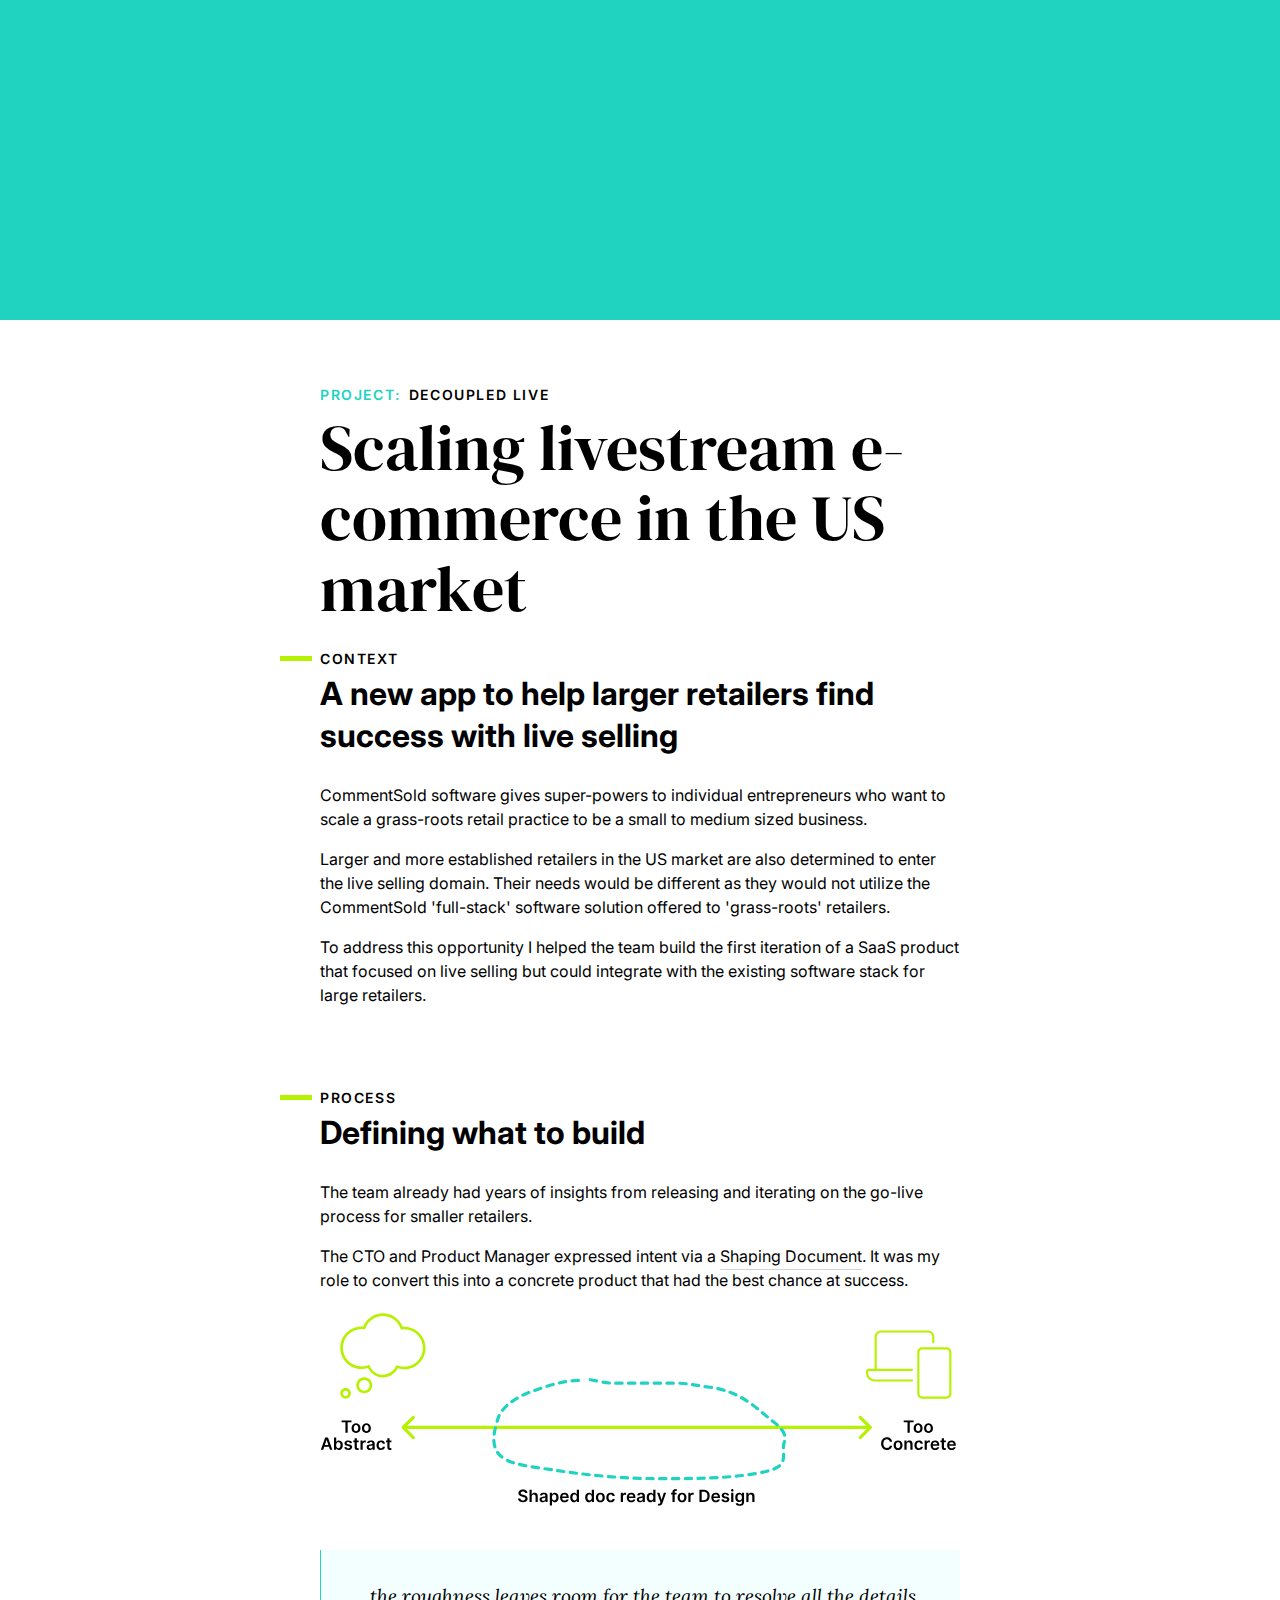
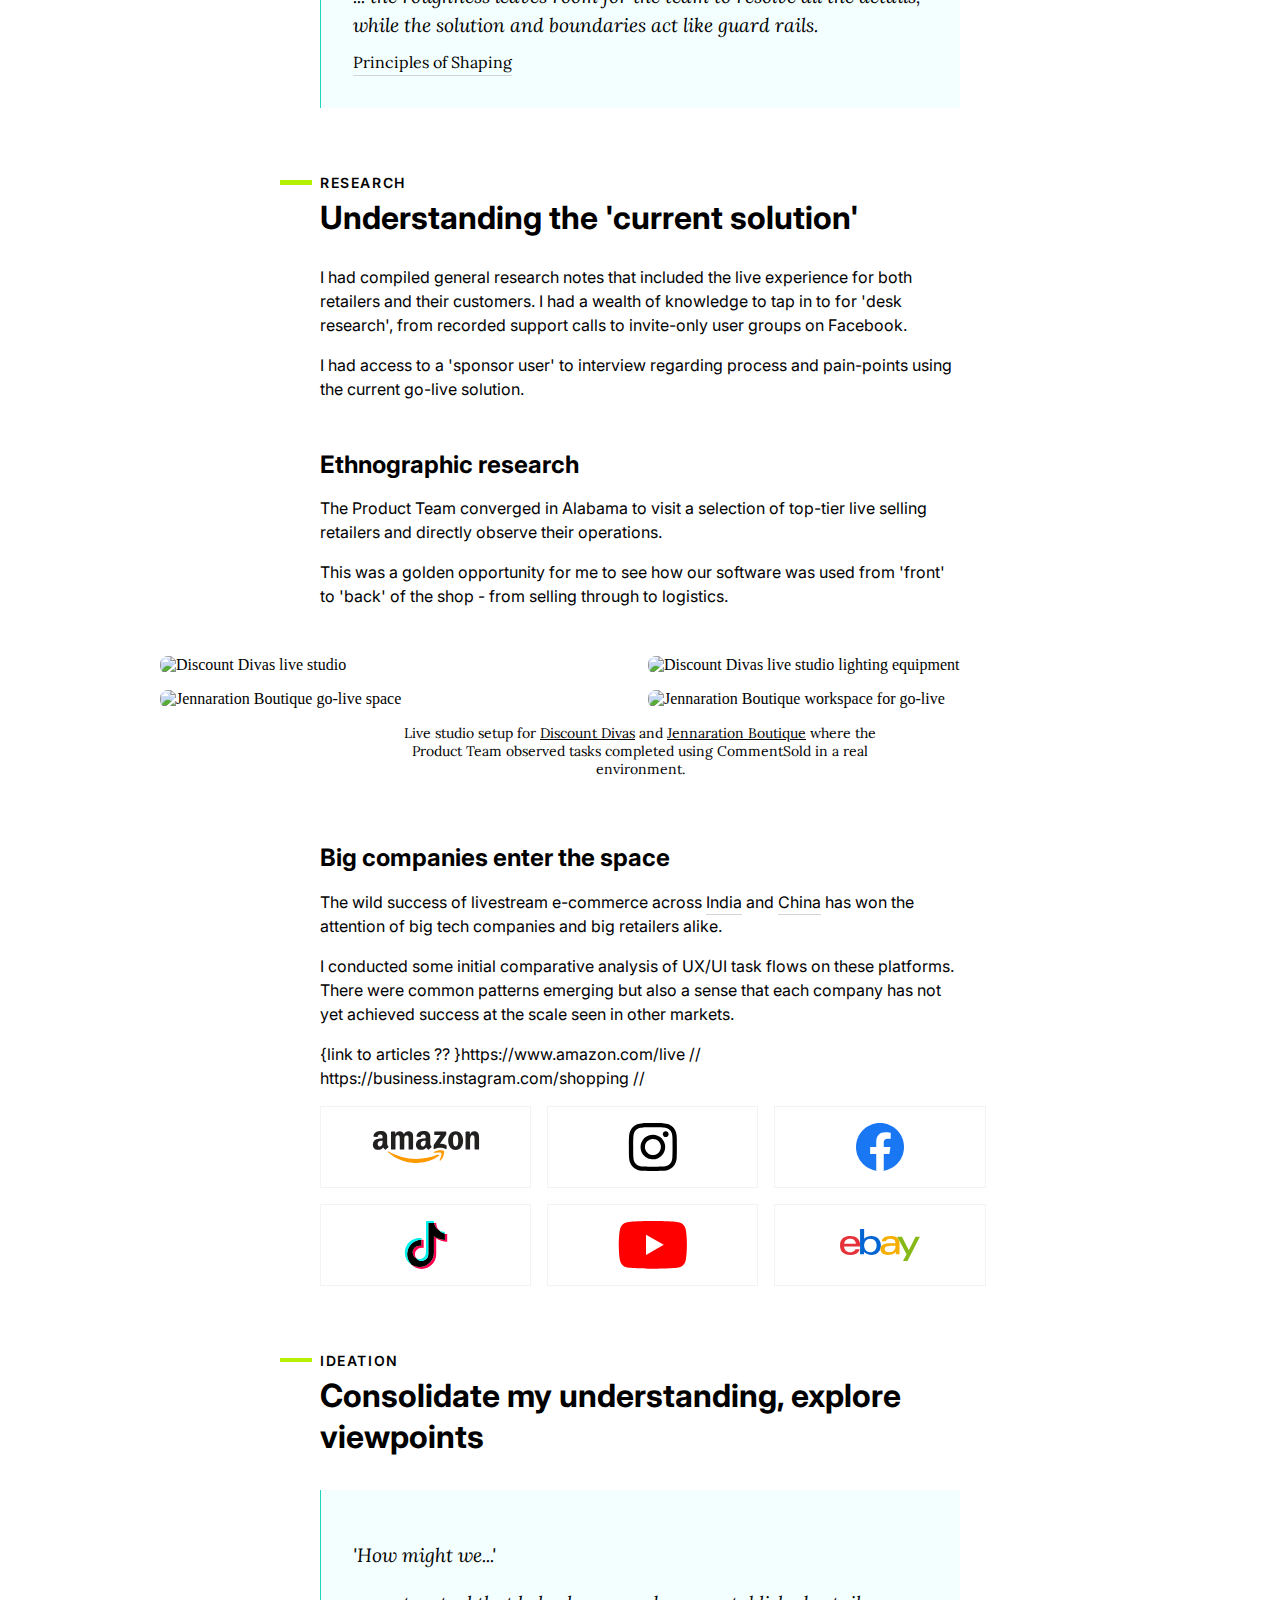
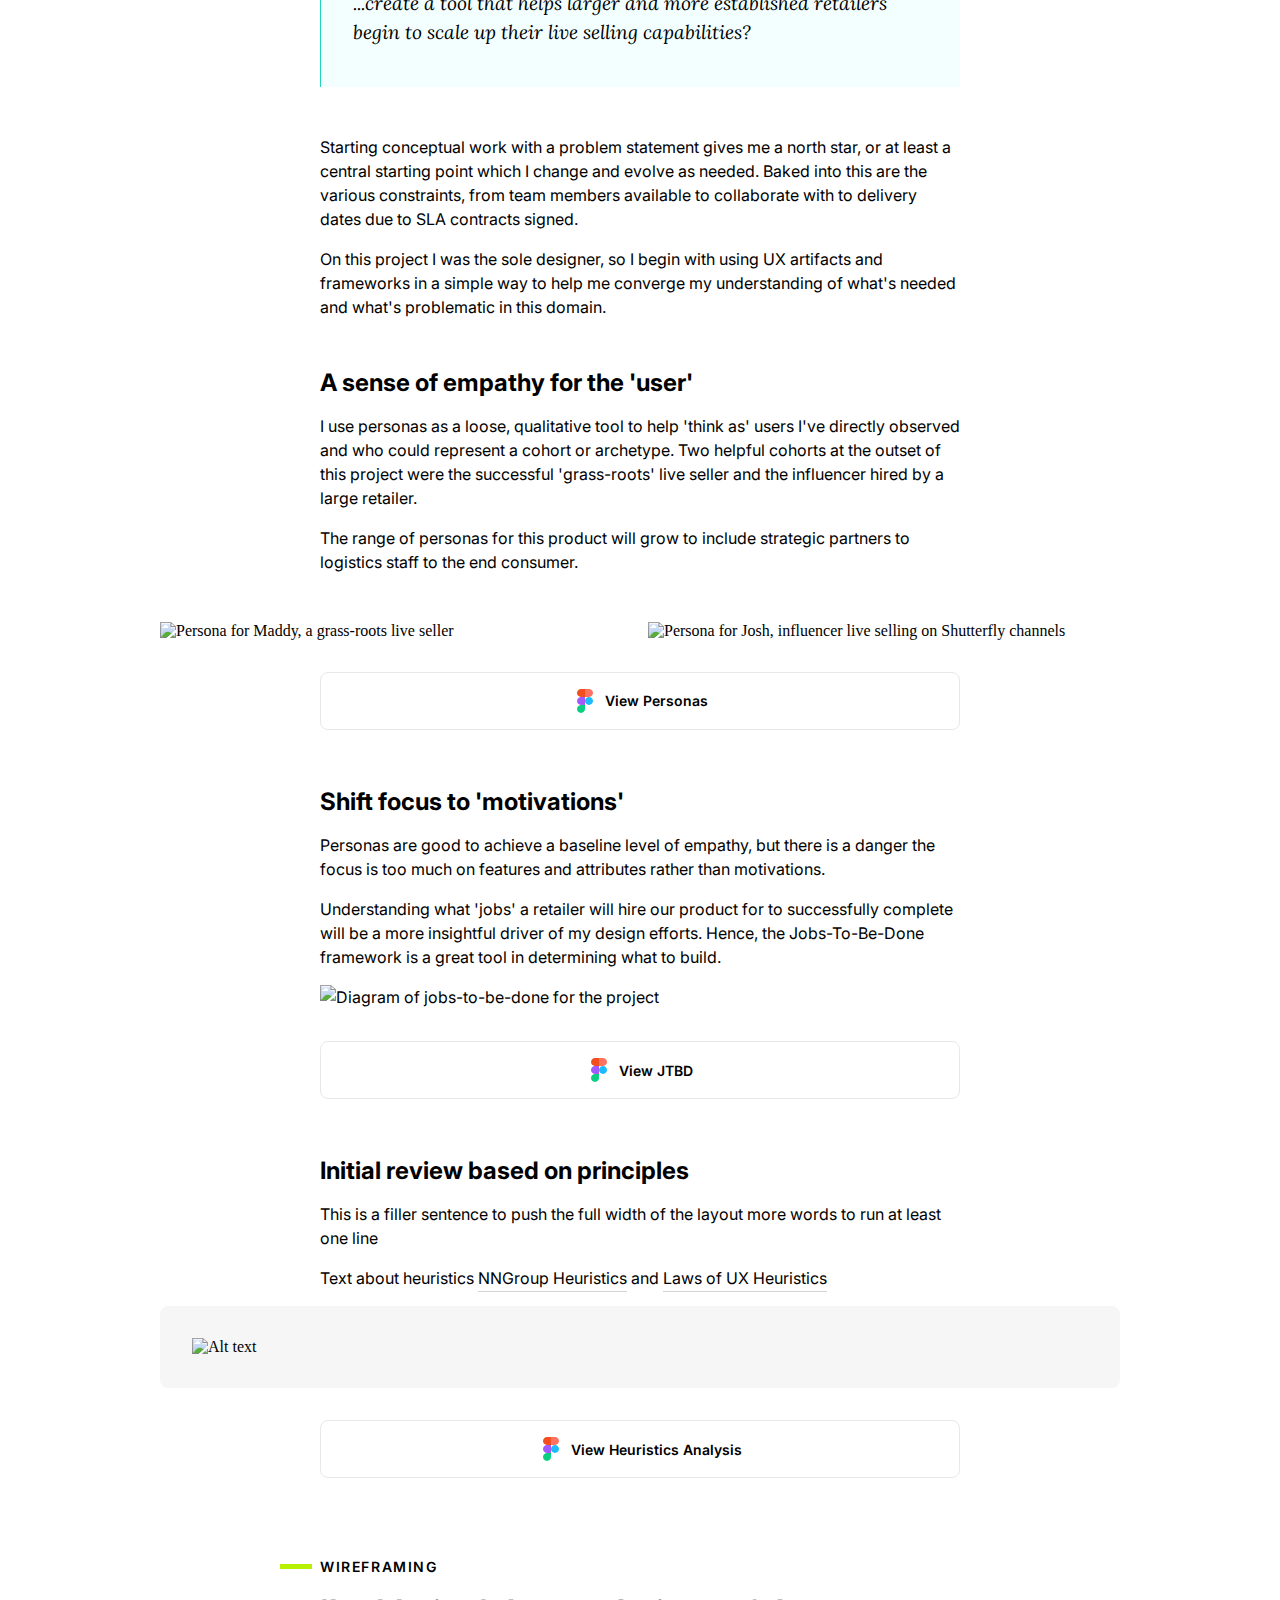
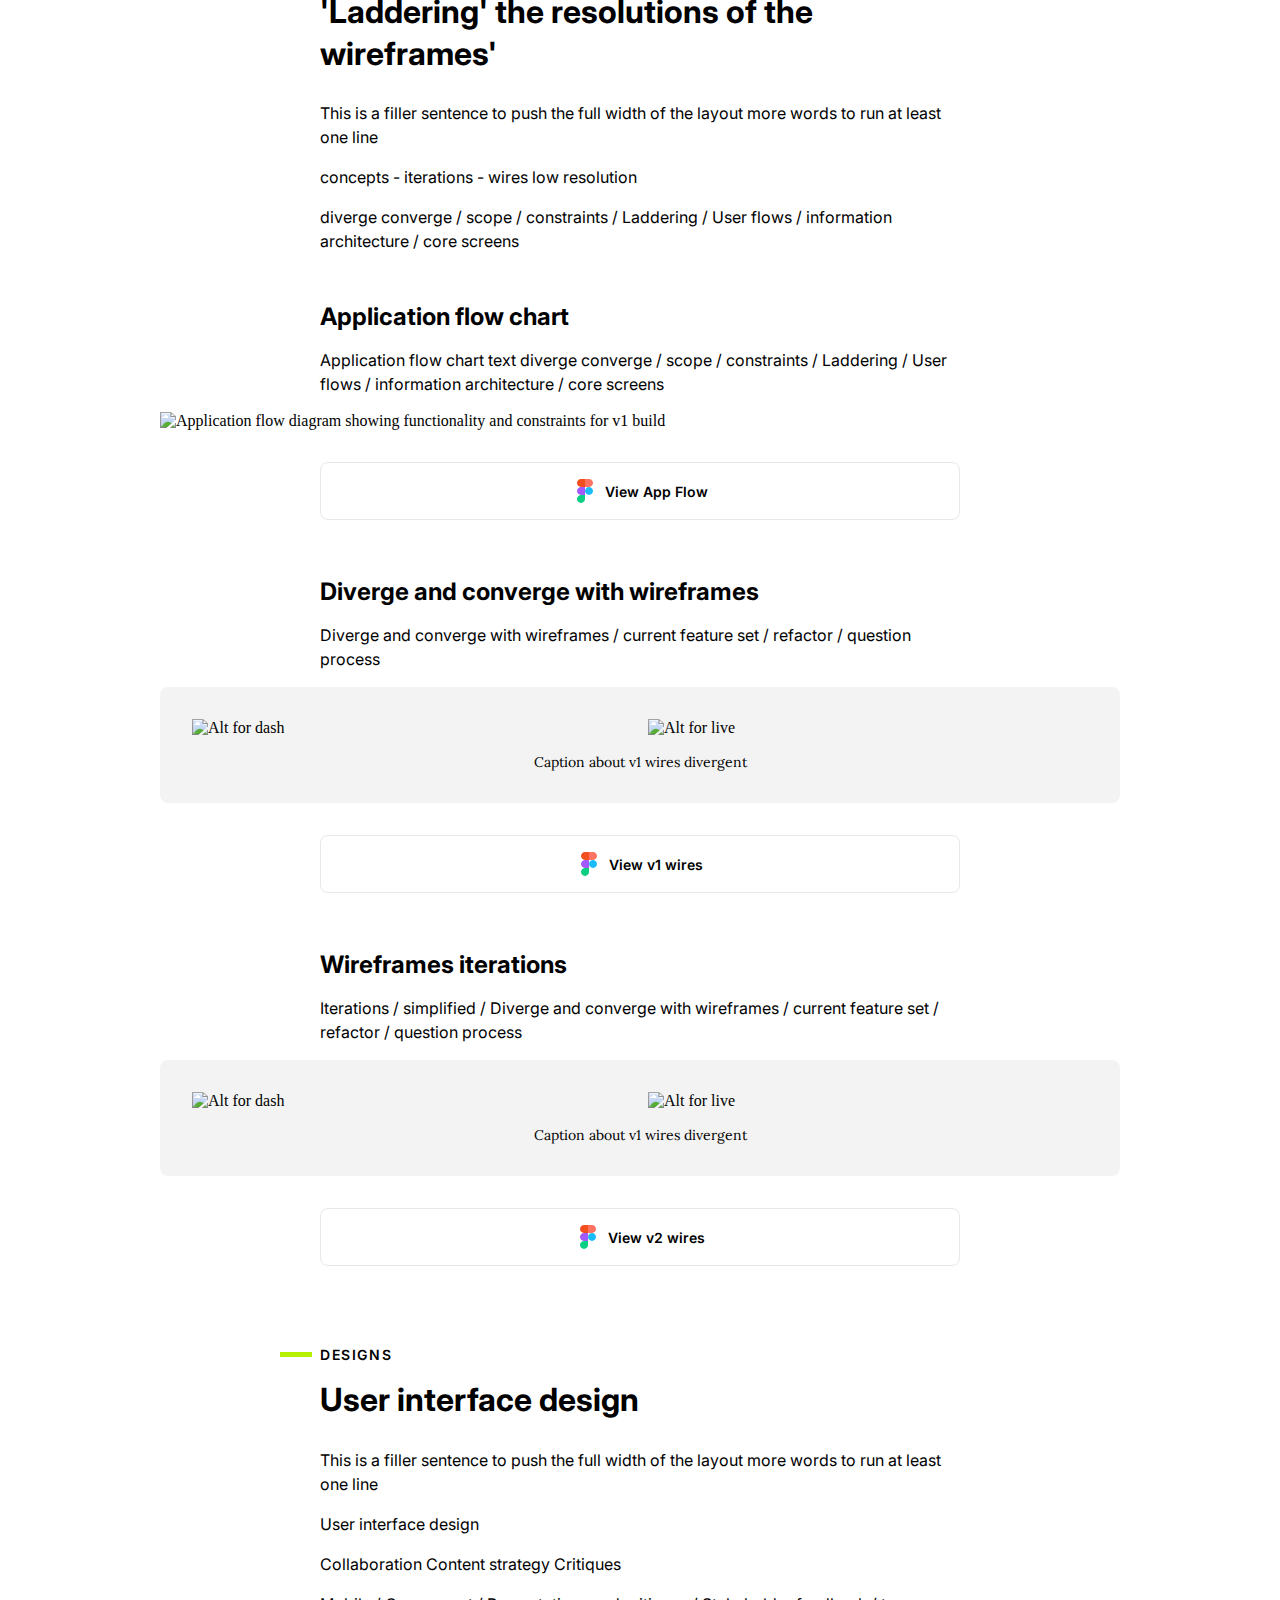
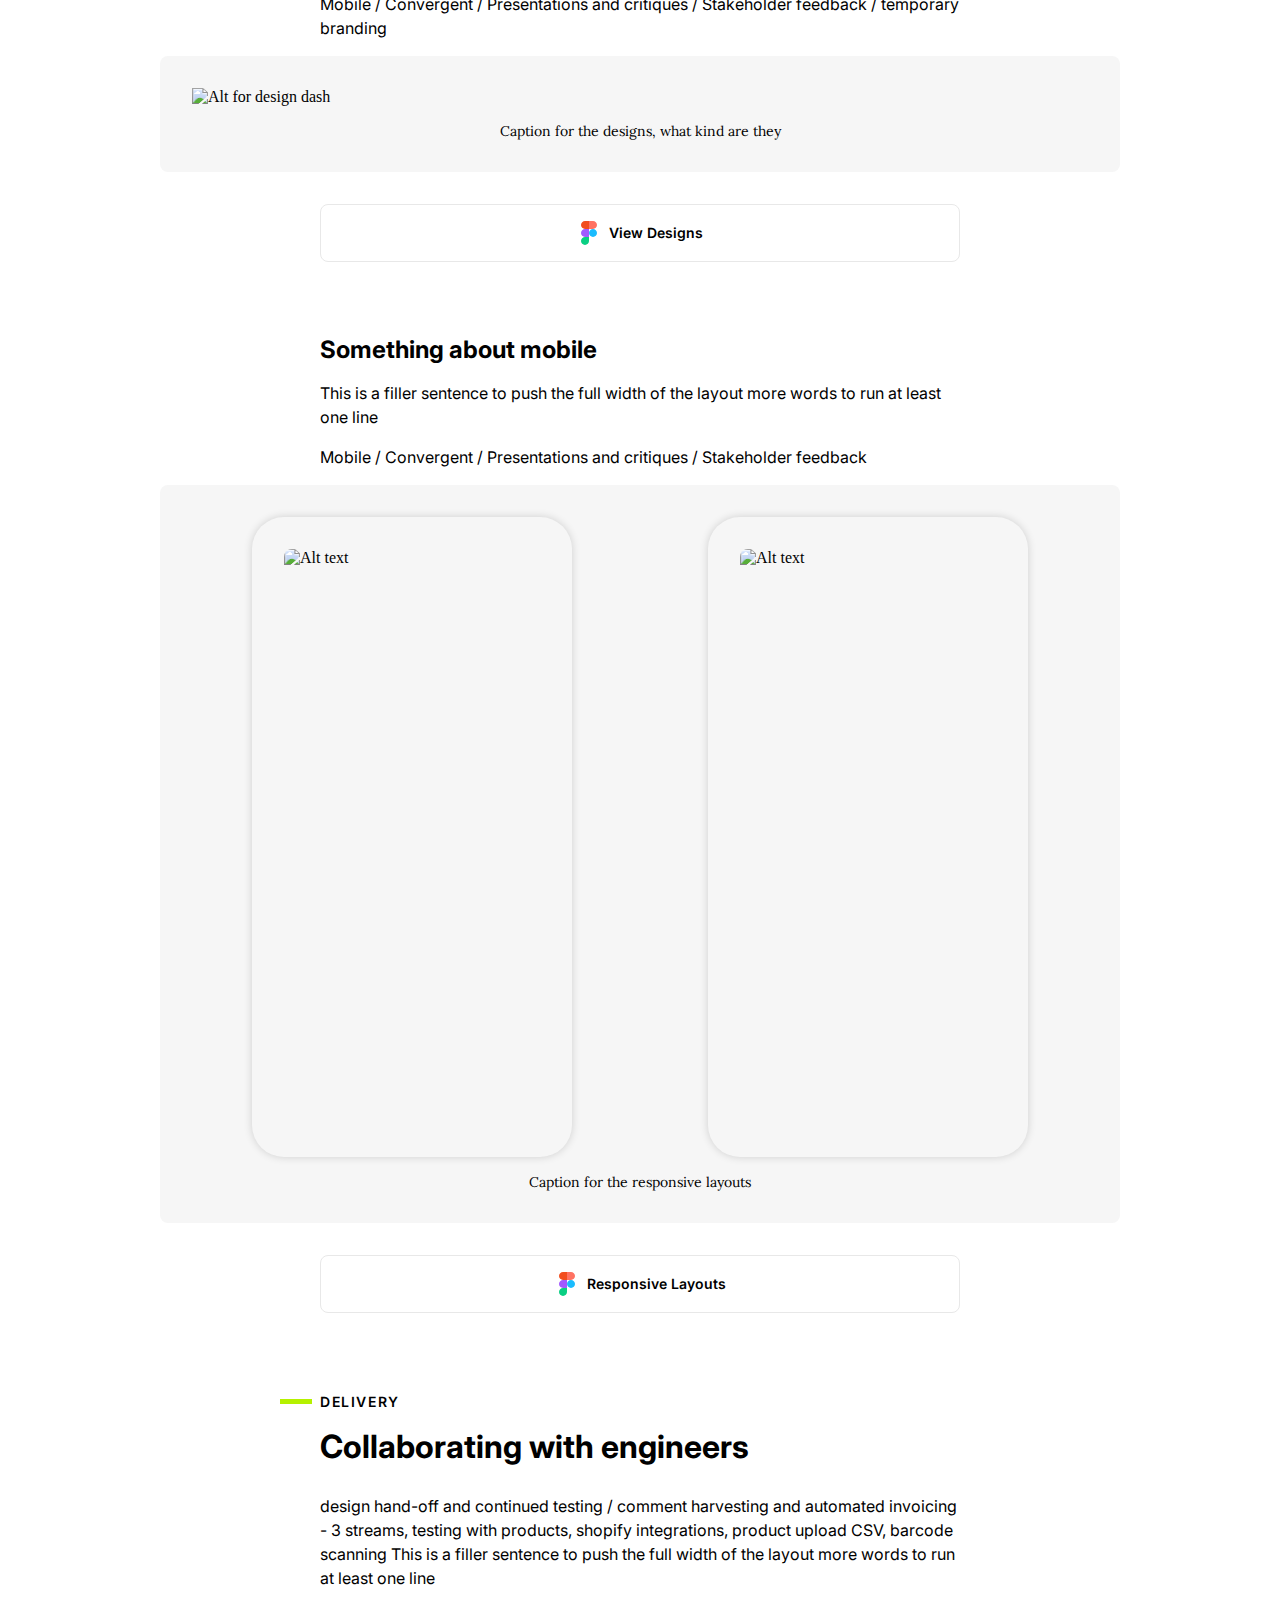
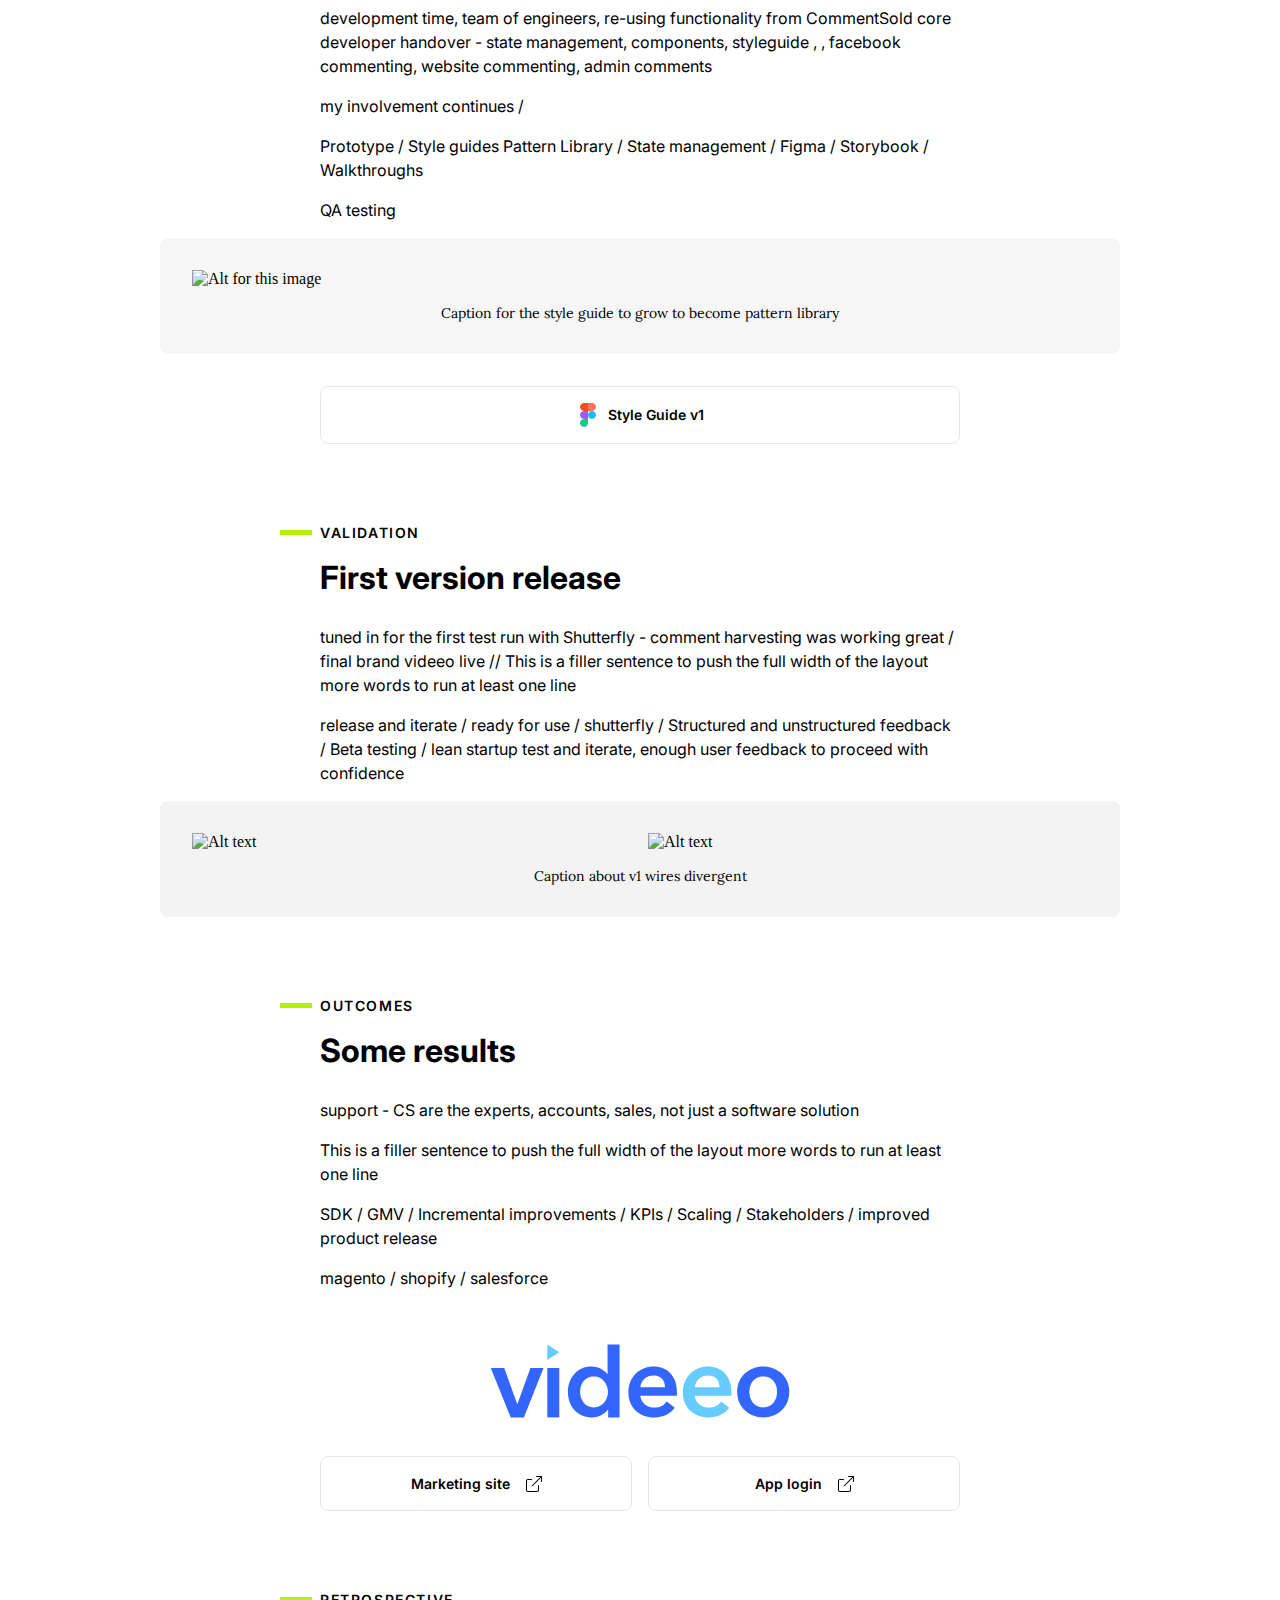
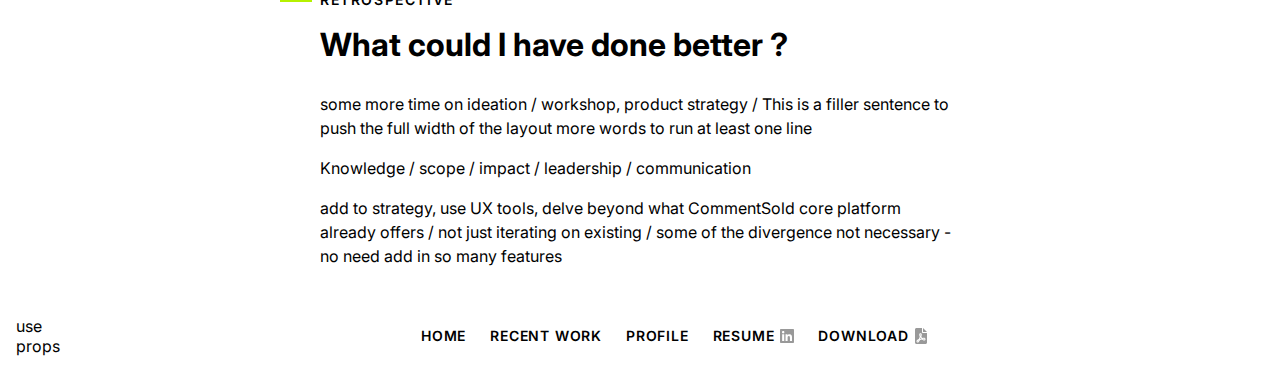
==== case-studies/decoupled/index.html @ 8ab9b18f "footer to top link" ====
<!DOCTYPE html>
<html lang="en">
    <head>
        <meta charset="UTF-8" />
        <meta http-equiv="X-UA-Compatible" content="IE=edge" />
        <meta name="viewport" content="width=device-width, initial-scale=1.0" />
        <!-- CDN -->
        <link rel="preconnect" href="https://fonts.googleapis.com">
        <link rel="preconnect" href="https://fonts.gstatic.com" crossorigin>
        <link href="https://fonts.googleapis.com/css2?family=DM+Serif+Display&family=Inter:wght@400;600&family=Lora:ital,wght@0,400;0,500;1,400" rel="stylesheet">
        <!-- Scripts -->
        <script src="../../global/js/preload.js"></script>
        <script>
            // load in JSON content for all components
        	const getJSON = new Request("../../content/decoupledLive.json");
        </script>
        <!-- Components -->
        <script src="../../global/js/folio-header2.js" type="module"></script>
        <script src="../../global/js/folio-footer.js" type="module"></script>
        <script src="../common/folio-modal.js" type="module"></script>
        <script src="./header-video.js" type="module"></script>
        <script src="./dcl-intro.js" type="module"></script>
        <script src="./dcl-process.js" type="module"></script>
        <script src="./dcl-research.js" type="module"></script>
        <script src="./dcl-ideation.js" type="module"></script>
        <script src="./dcl-wireframing.js" type="module"></script>
        <script src="./dcl-designs.js" type="module"></script>
        <script src="./dcl-delivery.js" type="module"></script>
        <script src="./dcl-validation.js" type="module"></script>
        <script src="./dcl-outcomes.js" type="module"></script>
        <script src="./dcl-retrospective.js" type="module"></script>
        <script src="./dcl-figma-heuristics.js" type="module"></script>
        <!-- Styles -->
        <link href="../../global/styles/global.css" rel="stylesheet">   
        <title>
            Decoupled Live Project - Martin Duggan Product Designer - Portfolio 2022
        </title>
    </head>
    <body>
        <folio-header></folio-header>
        <main class="folio-content">
            <header-video></header-video>
            <dcl-intro></dcl-intro>
            <dcl-process></dcl-process>
            <dcl-research></dcl-research>
            <dcl-ideation></dcl-ideation>
            <dcl-wireframing></dcl-wireframing>
            <dcl-designs></dcl-designs>
            <dcl-delivery></dcl-delivery>
            <dcl-validation></dcl-validation>
            <dcl-outcomes></dcl-outcomes>
            <dcl-retrospective></dcl-retrospective>
        </main>
        <folio-footer></folio-footer>
        <folio-modal>
            <figure slot="spinner" class="spinner-container" aria-hidden="true">
                <span class="spinner"> </span>
                <figcaption class="spinner-caption">
                    Loading Figma ...
                </figcaption>
            </figure>
        </folio-modal>
</body>
</html>
---- global/styles/global.css ----
:root {
  --text-sans: "Inter", sans-serif;
  --text-serif: "Lora", serif;
  --display-serif: "DM Serif Display", serif;
  --text-sans-bold: 600;
  --text-serif-reg: 400;
  --text-serif-med: 500;
  --folio-primary: #B5F100;
  --folio-turq: #20d3c1;
  --folio-turq-light: #00ffe5;
  --folio-turq-rgba: rgba(32, 211, 193, 1);
  --folio-blue: #456bb9;
  --folio-navy: #11214e;
  --color-dcl: #B5F100;
  --color-dcl-accent: #adff8a;
  --color-flexlabel: #20d3c1;
  --color-flexlabel-accent: #00ffe5;
  --color-webstore: #45bee6;
  --color-webstore-accent: #00e2ff;
  --color-dropship: #ffc500;
  --color-dropship-accent: #ffe300;
  --color-dsm: #2a3e5a;
  --color-dsm-accent: #8617e3;
  --color-dsm-text: #ffd3d3;
  --folio-grey__dark01: #000;
  --folio-grey__dark02: #333;
  --folio-grey__dark03: #555;
  --folio-grey__dark04: #777;
  --folio-grey__light01: #999;
  --folio-grey__light02: #BCBCBC;
  --folio-grey__light03: #D4D4D4;
  --folio-grey__light04: #E8E8E8;
  --folio-grey__light05: #F3F3F3;
  --folio-grey__light06: #F6F6F6;
  --folio-tint01: #C4D2CF;
  --folio-tint02: #f3fffe;
  --gradient-resume: linear-gradient(65deg, rgba(232,232,232,1) 42%, rgba(181,241,0,1) 100%);
  --width-minor: 30rem;
  --width-reading: 40rem;
  --width-projects: 60rem;
  --space0: 0rem;
  --space025: .25rem;
  --space05: .5rem;
  --space075: .75rem;
  --space1: 1rem;
  --space125: 1.25rem;
  --space15: 1.5rem;
  --space175: 1.75rem;
  --space2: 2rem;
  --space225: 2.25rem;
  --space25: 2.5rem;
  --space275: 2.75rem;
  --space3: 3rem;
  --space325: 3.25rem;
  --space35: 3.5rem;
  --space375: 3.75rem;
  --space4: 4rem;
  --space5: 5rem;
  --space6: 6rem;
  --space7: 7rem;
  --space8: 8rem;
  --radius-small: .5rem;
  --radius-mid: 2rem;
  --radius-large: 4rem;
  --transition01: all .3s ease-out;
}

.width-minor {
  max-width: var(--width-minor);
  width: 100%;
}

.width-reading {
  max-width: var(--width-reading);
  width: 100%;
}

.width-projects {
  max-width: var(--width-projects);
  width: 100%;
}

.size1 {
  font-size: 1rem;
}

.style__normal {
  font-style: normal;
}

.style__bold {
  font-style: bold;
}

.flex-row {
  display: flex;
  flex-direction: row;
}

.flex-row--center {
  justify-content: center;
}

.flex-col--center {
  display: flex;
  flex-direction: column;
  align-items: center;
}

.grid {
  display: grid;
}

.grid-cols-1 {
  grid-template-columns: repeat(1, minmax(0, 1fr));
}

.grid-cols-2 {
  grid-template-columns: repeat(2, minmax(0, 1fr));
}

.grid-cols-3 {
  grid-template-columns: repeat(3, minmax(0, 1fr));
}

.grid-cols-4 {
  grid-template-columns: repeat(4, minmax(0, 1fr));
}

.grid-cols-5 {
  grid-template-columns: repeat(5, minmax(0, 1fr));
}

.col-span-1 {
  grid-column: span 1;
}

.col-span-2 {
  grid-column: span 2;
}

.col-span-3 {
  grid-column: span 3;
}

.col-span-4 {
  grid-column: span 4;
}

.col-span-5 {
  grid-column: span 5;
}

.justify-self-auto {
  justify-self: auto;
}

.justify-self-start {
  justify-self: start;
}

.justify-self-end {
  justify-self: end;
}

.justify-self-center {
  justify-self: center;
}

.justify-self-stretch {
  justify-self: stretch;
}

.border-r01 {
  border-radius: var(--radius-small);
}

.lock-scroll {
  overflow: hidden;
}

.no-wrap {
  white-space: nowrap;
}

[aria-hidden=true] {
  display: none;
}

.screen-reader-only {
  clip: rect(1px, 1px, 1px, 1px);
  clip-path: inset(50%);
  height: 1px;
  width: 1px;
  margin: -1px;
  overflow: hidden;
  padding: 0;
  position: absolute;
}

*, *:after, *:before {
  box-sizing: border-box;
}

html {
  -webkit-font-smoothing: antialiased;
  -moz-osx-font-smoothing: grayscale;
}

body {
  padding: 0;
  margin: 0;
}

ul {
  list-style: none;
  padding: 0;
  margin: 0;
}

strong {
  font-weight: 600;
}

figure {
  margin: 0;
}

img {
  width: 100%;
  display: block;
}

iframe {
  border-style: none;
}

button {
  display: flex;
  flex-direction: row;
  justify-content: center;
  align-items: center;
  transition: var(--transition01);
  background-color: transparent;
  border-style: none;
}
button:hover {
  cursor: pointer;
}

/* Track */
/* Handle */
/* Handle on hover */
/*
    ==== selected:
    font-family: 'DM Serif Display', serif; - 1 weight
    font-family: 'Inter', sans-serif; - 400 / 600
    font-family: 'Lora', serif; - ital / 400 / 500  
    ==== explored:
    font-family: 'Arbutus Slab', serif;
    font-family: 'Bree Serif', serif;
    font-family: 'Comfortaa', cursive;
    font-family: 'Commissioner', sans-serif;
    font-family: 'Sarabun', sans-serif;
    font-family: 'Source Serif Pro', serif;
    ==== sizes
    4rem = 64dp
    2rem = 32dp
    1.5rem = 20dp
    1rem = 16dp
    .875rem = 14dp
    .75rem = 12dp
*/
.h1, .home-card--title, .folio-home--subtitle {
  font-family: var(--display-serif);
  font-weight: 400;
  font-size: 4rem;
  line-height: 1.1;
  margin: 0;
}

.h2, .home-card--subtitle {
  font-family: var(--text-sans);
  font-weight: 700;
  font-size: 2rem;
  line-height: 1.3;
}

.h3 {
  font-family: var(--text-sans);
  font-weight: 700;
  font-size: 1.5rem;
  line-height: 1.3;
}

.folio-link {
  color: var(--folio-grey__dark01);
  display: inline-block;
  text-decoration: none;
  position: relative;
}
.folio-link:before {
  position: absolute;
  bottom: -0.1rem;
  left: 0;
  width: 100%;
  height: 1px;
  background-color: var(--folio-grey__light03);
  transition: var(--transition01);
  content: "";
}
.folio-link:hover:before {
  background-color: var(--folio-turq);
}

.folio-link--effect {
  display: inline-block;
  position: relative;
  color: var(--folio-grey__dark01);
  text-decoration: none;
}
.folio-link--effect:before {
  position: absolute;
  left: 0;
  bottom: -0.4rem;
  width: 100%;
  height: 100%;
  background-color: var(--folio-turq);
  transform-origin: bottom;
  transform: scaleY(0.1);
  transition: var(--transition01);
  opacity: 0.5;
  content: "";
}
.folio-link--effect:hover:before {
  opacity: 0.2;
  transform: scaleY(1.5);
}

.folio-caption {
  font-family: var(--text-serif);
  font-size: 0.875rem;
  text-align: center;
}
.folio-caption a {
  color: var(--folio-grey__dark01);
  transition: var(--transition01);
}
.folio-caption a:hover {
  color: var(--folio-turq);
}

.folio-pullquote {
  font-family: var(--text-serif);
  font-style: italic;
  font-size: 1.2rem;
  background-color: var(--folio-tint02);
  padding: 2rem;
  border-left: 1px solid var(--folio-turq);
}
.folio-pullquote__inner {
  margin: 0;
}

.mt0 {
  margin-top: 0;
}

.mt025 {
  margin-top: var(--space025) !important;
}

.mt05 {
  margin-top: var(--space05) !important;
}

.mt075 {
  margin-top: var(--space075) !important;
}

.mt1 {
  margin-top: var(--space1) !important;
}

.mt125 {
  margin-top: var(--space125) !important;
}

.mt15 {
  margin-top: var(--space15) !important;
}

.mt175 {
  margin-top: var(--space175) !important;
}

.mt2 {
  margin-top: var(--space2) !important;
}

.mt3 {
  margin-top: var(--space3) !important;
}

.mt4 {
  margin-top: var(--space4) !important;
}

.mt5 {
  margin-top: var(--space5) !important;
}

.mt6 {
  margin-top: var(--space6) !important;
}

.mt7 {
  margin-top: var(--space7) !important;
}

.mt8 {
  margin-top: var(--space8) !important;
}

.mb0 {
  margin-bottom: var(--space0) !important;
}

.mb025 {
  margin-bottom: var(--space025) !important;
}

.mb05 {
  margin-bottom: var(--space05) !important;
}

.mb075 {
  margin-bottom: var(--space075) !important;
}

.mb1 {
  margin-bottom: var(--space1) !important;
}

.mb125 {
  margin-bottom: var(--space125) !important;
}

.mb15 {
  margin-bottom: var(--space15) !important;
}

.mb175 {
  margin-bottom: var(--space175) !important;
}

.mb2 {
  margin-bottom: var(--space2) !important;
}

.mb3 {
  margin-bottom: var(--space3) !important;
}

.mb4 {
  margin-bottom: var(--space4) !important;
}

.mb5 {
  margin-bottom: var(--space5) !important;
}

.mb6 {
  margin-bottom: var(--space6) !important;
}

.mb7 {
  margin-bottom: var(--space7) !important;
}

.mb8 {
  margin-bottom: var(--space8) !important;
}

.mr025 {
  margin-right: var(--space025);
}

.mr05 {
  margin-right: var(--space05);
}

.mr075 {
  margin-right: var(--space075);
}

.mr1 {
  margin-right: var(--space1);
}

.mr125 {
  margin-right: var(--space125);
}

.mr15 {
  margin-right: var(--space15);
}

.mr175 {
  margin-right: var(--space175);
}

.mr2 {
  margin-right: var(--space2);
}

.mr3 {
  margin-right: var(--space3);
}

.mr4 {
  margin-right: var(--space4);
}

.mr5 {
  margin-right: var(--space5);
}

.mr6 {
  margin-right: var(--space6);
}

.mr7 {
  margin-right: var(--space7);
}

.mr8 {
  margin-right: var(--space8);
}

.p05 {
  padding: var(--space05);
}

.p1 {
  padding: var(--space1);
}

.p15 {
  padding: var(--space15);
}

.p2 {
  padding: var(--space2);
}

.color-primary__text {
  color: var(--folio-primary);
}

.color-turq__text {
  color: var(--folio-turq);
}

.color-turq-light__text {
  color: var(--folio-turq-light);
}

.color-grey__dark01 {
  color: var(--folio-grey__dark01);
}

.color-grey__dark02 {
  color: var(--folio-grey__dark02);
}

.color-grey__dark03 {
  color: var(--folio-grey__dark03);
}

.color-grey__dark04 {
  color: var(--folio-grey__dark04);
}

.color-grey__light01 {
  color: var(--folio-grey__light01);
}

.color-grey__light02 {
  color: var(--folio-grey__light02);
}

.color-grey__light03 {
  color: var(--folio-grey__light03);
}

.color-grey__light04 {
  color: var(--folio-grey__light04);
}

.color-grey__light05 {
  color: var(--folio-grey__light05);
}

.color-grey__light06 {
  color: var(--folio-grey__light06);
}

.back-tint01 {
  background-color: var(--folio-tint01);
}

.back-grey__light01 {
  background-color: var(--folio-grey__light01);
}

.back-grey__light02 {
  background-color: var(--folio-grey__light02);
}

.back-grey__light03 {
  background-color: var(--folio-grey__light03);
}

.back-grey__light04 {
  background-color: var(--folio-grey__light04);
}

.back-grey__light05 {
  background-color: var(--folio-grey__light05);
}

.back-grey__light06 {
  background-color: var(--folio-grey__light06);
}

.folio-header, .folio-footer {
  font-family: var(--text-sans);
  padding: 1rem 8rem;
}

.folio-header--link {
  width: 10rem;
  height: 4rem;
}
.folio-header--link:hover .md-logotype {
  fill: var(--folio-turq-light);
}

.md-logotype {
  fill: var(--folio-turq);
  transition: var(--transition01);
}

.folio-footer {
  padding: 1rem;
  position: relative;
}

.folio-nav {
  display: flex;
  flex-direction: row;
  justify-content: center;
  align-items: center;
  width: 100%;
}
.folio-nav__list {
  display: flex;
  flex-direction: row;
  list-style: none;
  padding: 0;
  margin: 0;
}
.folio-nav__item {
  margin: 0 0.75rem;
}
.folio-nav__item .has-icon {
  padding-right: 1.25rem;
}
.folio-nav__icon {
  fill: var(--folio-grey__light01);
  height: 1rem;
  width: 1rem;
  margin-left: 0.25rem;
  position: absolute;
  right: 0;
  top: center;
}

.folio-nav__link {
  color: var(--folio-grey__dark01);
  font-size: 0.875rem;
  font-weight: var(--text-sans-bold);
  text-transform: uppercase;
  text-decoration: none;
  letter-spacing: 0.05rem;
  line-height: 1;
  padding: 0.5rem 0;
  display: flex;
  flex-direction: row;
  align-items: center;
  position: relative;
}
.folio-nav__link:before {
  position: absolute;
  bottom: 0;
  left: 0;
  width: 100%;
  height: 0.25rem;
  background-color: var(--folio-turq);
  transform: scaleX(0);
  transform-origin: left;
  transition: var(--transition01);
  content: "";
}
.folio-nav__link:hover:before {
  transform: scaleX(1);
}

.folio-sm--item {
  display: flex;
  flex-direction: column;
  align-items: center;
  justify-content: center;
}
.folio-sm--links {
  display: flex;
  flex-direction: row;
}
.folio-sm--link {
  display: flex;
  margin-left: 1.5rem;
}
.folio-sm--link_icon {
  display: flex;
  height: 1.5rem;
  width: 1.5rem;
  fill: var(--folio-grey__light02);
  transition: var(--transition01);
}
.folio-sm--link_icon:hover {
  fill: var(--folio-turq);
}

.folio-nav--button {
  display: none;
  width: 4rem;
  height: 4rem;
}

.folio-nav--bars {
  cursor: pointer;
  -webkit-tap-highlight-color: transparent;
  transition: transform 400ms;
  -moz-user-select: none;
  -webkit-user-select: none;
  -ms-user-select: none;
  user-select: none;
}
.folio-nav--bars .line {
  fill: none;
  transition: stroke-dasharray 400ms, stroke-dashoffset 400ms;
  stroke: var(--folio-turq);
  stroke-width: 5.5;
  stroke-linecap: round;
}
.folio-nav--bars .top {
  stroke-dasharray: 40 139;
}
.folio-nav--bars .bottom {
  stroke-dasharray: 40 180;
}
.folio-nav--bars.active .top {
  stroke-dashoffset: -98px;
}
.folio-nav--bars.active .bottom {
  stroke-dashoffset: -138px;
}
.folio-nav--bars.active {
  transform: rotate(45deg);
}

.btn-scroll {
  display: flex;
  flex-direction: row;
  align-items: center;
  font-size: 0.875rem;
  font-weight: var(--text-sans-bold);
  text-decoration: none;
  color: --folio-grey__dark01;
  transition: var(--transition01);
}
.btn-scroll--icon {
  height: 1.25rem;
  margin-left: 0.5rem;
  transition: var(--transition01);
}
.btn-scroll:hover {
  color: var(--folio-turq);
}
.btn-scroll:hover .btn-scroll--icon {
  fill: var(--folio-turq);
}

@media screen and (max-width: 1080px) {
  .folio-header, .folio-footer {
    padding-left: 4rem;
    padding-right: 4rem;
  }
}
@media screen and (max-width: 780px) {
  .folio-header, .folio-footer {
    justify-content: space-between;
  }

  .folio-nav,
.folio-sm--links {
    display: none;
  }

  .folio-nav--button {
    display: flex;
  }

  .btn-scroll {
    width: 100%;
    justify-content: center;
  }
}
@media screen and (max-width: 660px) {
  .folio-header, .folio-footer {
    padding-left: 2rem;
    padding-right: 2rem;
  }
}
@media screen and (max-width: 520px) {
  .folio-header--link {
    width: 6rem;
    height: 3rem;
  }

  .folio-nav--button {
    height: 3rem;
  }
}
.header-video {
  display: flex;
  justify-content: center;
  align-items: center;
  width: 100%;
  height: 20rem;
  overflow: hidden;
  padding: 0;
  margin: 0;
  background-color: var(--folio-turq);
}

.header-video__content {
  width: 100%;
  margin: -10rem 0;
  opacity: 0.4;
}

.folio-content {
  display: flex;
  flex-direction: column;
  align-items: center;
}

.folio-project__tag, .h3-content_section {
  font-family: var(--text-sans);
  font-size: 0.875rem;
  font-weight: 600;
  text-transform: uppercase;
  letter-spacing: 0.1rem;
  display: flex;
  justify-content: flex-start;
}

.folio-content__text {
  width: 100%;
  max-width: var(--width-reading);
  font-family: var(--text-sans);
  font-weight: 400;
  font-size: 1rem;
  line-height: 1.5;
}

.folio-content__figma {
  width: var(--width-projects);
}
.folio-content__figma iframe {
  width: 100%;
  height: 30rem;
  background-color: var(--color-grey__light05);
  border-radius: 0.5rem;
}

.h3-content_section {
  position: relative;
}
.h3-content_section:before {
  position: absolute;
  top: 0.5rem;
  left: -2.5rem;
  width: 2rem;
  height: 0.3rem;
  background-color: var(--folio-primary);
  content: "";
}

.folio-grid {
  width: var(--width-projects);
  display: grid;
  grid-template-rows: auto;
  gap: 1rem;
}
.folio-grid--2col {
  grid-template-columns: 1fr 1fr;
}
.folio-grid--3col {
  grid-template-columns: 1fr 1fr 1fr;
}
.folio-grid span {
  border-radius: var(--radius-small);
  overflow: hidden;
}

.btn-primary, .btn-primary--link {
  font-family: var(--text-sans);
  font-size: 0.875rem;
  font-weight: 600;
  border: 1px solid var(--folio-grey__light04);
  border-radius: var(--radius-small);
  padding: 1rem;
}
.btn-primary .icon-figma, .btn-primary--link .icon-figma {
  height: 1.5rem;
  width: 1.5rem;
  margin-right: 0.5rem;
}
.btn-primary:hover, .btn-primary--link:hover {
  border-color: var(--folio-turq);
  background-color: var(--folio-tint02);
}
.btn-primary--group {
  display: grid;
  grid-template-columns: 1fr 1fr;
  gap: 1rem;
}
.btn-primary .icon-external, .btn-primary--link .icon-external {
  height: 1rem;
  width: 2rem;
  padding-left: 1rem;
}

.btn-primary--link {
  color: var(--folio-grey__dark01);
  display: flex;
  flex-direction: row;
  justify-content: center;
  align-items: center;
  transition: var(--transition01);
  text-decoration: none;
}

.folio-mobile__device {
  display: flex;
  width: 20rem;
  height: 40rem;
  overflow: hidden;
  padding: 2rem;
  border-radius: 2rem;
  background-color: var(--folio-grey__light06);
  box-shadow: 0px 0px 8px 0px rgba(0, 0, 0, 0.16);
}
.folio-mobile__device span {
  display: block;
  width: 100%;
  height: 100%;
  overflow-y: scroll;
  cursor: url("https://folio22.s3.amazonaws.com/folio-cursor-scroll.png"), move;
}

.dcl-brands {
  display: grid;
  grid-template-columns: repeat(3, 33%);
  gap: 1rem;
}
.dcl-brands span {
  display: flex;
  flex-direction: column;
  align-items: center;
  justify-content: center;
  padding: 1rem;
  border: 1px solid var(--folio-grey__light05);
}
.dcl-brands .brand-amazon {
  height: 2rem;
}
.dcl-brands .brand-instagram {
  height: 3rem;
}
.dcl-brands .brand-facebook {
  height: 3rem;
}
.dcl-brands .brand-tiktok {
  height: 3rem;
}
.dcl-brands .brand-youtube {
  height: 3rem;
}
.dcl-brands .brand-ebay {
  height: 2rem;
}

.folio-modal {
  overflow: hidden;
  display: flex;
  background-color: #fff;
  position: fixed;
  top: 4rem;
  left: 4rem;
  z-index: 100;
  width: calc(100vw - 8rem);
  height: calc(100vh - 8rem);
  border-radius: var(--radius-small);
}
.folio-modal--screen {
  display: flex;
  flex-direction: row;
  justify-content: flex-end;
  background-color: var(--folio-turq);
  opacity: 0.5;
  position: fixed;
  top: 0;
  left: 0;
  z-index: 1;
  width: calc(100vw - 4rem);
  height: calc(100vh - 2rem);
  padding: 2rem 4rem 0 0;
  transition: var(--transition01);
}
.folio-modal--screen:hover {
  cursor: pointer;
  opacity: 0.75;
}
.folio-modal--close__button {
  background-color: transparent;
}
.folio-modal--close__icon {
  fill: #fff;
  height: 2rem;
  width: 2rem;
}
.folio-modal--iframe {
  width: 100%;
}

.spinner-container {
  width: 10rem;
  height: 10rem;
  position: absolute;
  top: 50%;
  left: 50%;
  transform: translate(-50%, -50%);
  flex-direction: column;
  align-items: center;
  justify-content: center;
  background-color: rgba(32, 211, 193, 0.2);
  border-radius: var(--radius-small);
}
.spinner-container[aria-hidden=false] {
  display: flex;
}

.spinner {
  width: 48px;
  height: 48px;
  display: inline-block;
  position: relative;
  transform: rotate(45deg);
}

.spinner::before {
  content: "";
  width: 24px;
  height: 24px;
  position: absolute;
  left: 0;
  top: -24px;
  -webkit-animation: ani-spinner-trail 4s ease infinite;
  animation: ani-spinner-trail 4s ease infinite;
}

.spinner::after {
  content: "";
  position: absolute;
  left: 0;
  top: 0;
  width: 24px;
  height: 24px;
  background-color: var(--folio-turq);
  -webkit-animation: ani-spinner-box 2s ease infinite;
  animation: ani-spinner-box 2s ease infinite;
}

.spinner-caption {
  font-family: var(--text-sans);
  font-size: 0.75rem;
  margin-top: 1rem;
}

@-webkit-keyframes ani-spinner-box {
  0% {
    transform: translate(0, 0) rotateX(0) rotateY(0);
  }
  25% {
    transform: translate(100%, 0) rotateX(0) rotateY(180deg);
  }
  50% {
    transform: translate(100%, 100%) rotateX(-180deg) rotateY(180deg);
  }
  75% {
    transform: translate(0, 100%) rotateX(-180deg) rotateY(360deg);
  }
  100% {
    transform: translate(0, 0) rotateX(0) rotateY(360deg);
  }
}
@keyframes ani-spinner-box {
  0% {
    transform: translate(0, 0) rotateX(0) rotateY(0);
  }
  25% {
    transform: translate(100%, 0) rotateX(0) rotateY(180deg);
  }
  50% {
    transform: translate(100%, 100%) rotateX(-180deg) rotateY(180deg);
  }
  75% {
    transform: translate(0, 100%) rotateX(-180deg) rotateY(360deg);
  }
  100% {
    transform: translate(0, 0) rotateX(0) rotateY(360deg);
  }
}
@-webkit-keyframes ani-spinner-trail {
  0% {
    box-shadow: 0 24px rgba(255, 255, 255, 0), 24px 24px rgba(255, 255, 255, 0), 24px 48px rgba(255, 255, 255, 0), 0px 48px rgba(255, 255, 255, 0);
  }
  12% {
    box-shadow: 0 24px white, 24px 24px rgba(255, 255, 255, 0), 24px 48px rgba(255, 255, 255, 0), 0px 48px rgba(255, 255, 255, 0);
  }
  25% {
    box-shadow: 0 24px white, 24px 24px white, 24px 48px rgba(255, 255, 255, 0), 0px 48px rgba(255, 255, 255, 0);
  }
  37% {
    box-shadow: 0 24px white, 24px 24px white, 24px 48px white, 0px 48px rgba(255, 255, 255, 0);
  }
  50% {
    box-shadow: 0 24px white, 24px 24px white, 24px 48px white, 0px 48px white;
  }
  62% {
    box-shadow: 0 24px rgba(255, 255, 255, 0), 24px 24px white, 24px 48px white, 0px 48px white;
  }
  75% {
    box-shadow: 0 24px rgba(255, 255, 255, 0), 24px 24px rgba(255, 255, 255, 0), 24px 48px white, 0px 48px white;
  }
  87% {
    box-shadow: 0 24px rgba(255, 255, 255, 0), 24px 24px rgba(255, 255, 255, 0), 24px 48px rgba(255, 255, 255, 0), 0px 48px white;
  }
  100% {
    box-shadow: 0 24px rgba(255, 255, 255, 0), 24px 24px rgba(255, 255, 255, 0), 24px 48px rgba(255, 255, 255, 0), 0px 48px rgba(255, 255, 255, 0);
  }
}
@keyframes ani-spinner-trail {
  0% {
    box-shadow: 0 24px rgba(255, 255, 255, 0), 24px 24px rgba(255, 255, 255, 0), 24px 48px rgba(255, 255, 255, 0), 0px 48px rgba(255, 255, 255, 0);
  }
  12% {
    box-shadow: 0 24px white, 24px 24px rgba(255, 255, 255, 0), 24px 48px rgba(255, 255, 255, 0), 0px 48px rgba(255, 255, 255, 0);
  }
  25% {
    box-shadow: 0 24px white, 24px 24px white, 24px 48px rgba(255, 255, 255, 0), 0px 48px rgba(255, 255, 255, 0);
  }
  37% {
    box-shadow: 0 24px white, 24px 24px white, 24px 48px white, 0px 48px rgba(255, 255, 255, 0);
  }
  50% {
    box-shadow: 0 24px white, 24px 24px white, 24px 48px white, 0px 48px white;
  }
  62% {
    box-shadow: 0 24px rgba(255, 255, 255, 0), 24px 24px white, 24px 48px white, 0px 48px white;
  }
  75% {
    box-shadow: 0 24px rgba(255, 255, 255, 0), 24px 24px rgba(255, 255, 255, 0), 24px 48px white, 0px 48px white;
  }
  87% {
    box-shadow: 0 24px rgba(255, 255, 255, 0), 24px 24px rgba(255, 255, 255, 0), 24px 48px rgba(255, 255, 255, 0), 0px 48px white;
  }
  100% {
    box-shadow: 0 24px rgba(255, 255, 255, 0), 24px 24px rgba(255, 255, 255, 0), 24px 48px rgba(255, 255, 255, 0), 0px 48px rgba(255, 255, 255, 0);
  }
}
.folio-home {
  width: 100vw;
  display: flex;
  flex-direction: column;
  justify-content: center;
  align-items: center;
}
.folio-home--intro {
  display: grid;
  grid-template-columns: repeat(12, 1fr);
  grid-template-rows: 1fr 1fr;
  column-gap: 1rem;
  row-gap: 0;
  width: calc(100% - 8rem);
  min-height: 80vh;
  padding: 6rem;
  border-radius: var(--radius-large);
  background-color: var(--folio-grey__light06);
}
.folio-home--title {
  grid-column-start: 1;
  grid-column-end: 6;
  align-self: end;
  font-size: 4rem;
  color: var(--folio-primary);
  font-family: var(--display-serif);
  font-weight: 400;
  line-height: 1;
  margin: 0;
}
.folio-home--subtitle {
  font-size: 3rem;
  line-height: 1;
  text-align: center;
}
.folio-home--text {
  grid-column-start: 1;
  grid-column-end: 6;
  align-self: center;
  font-family: var(--text-sans);
  line-height: 1.8;
}
.folio-home--illus {
  grid-column-start: 7;
  grid-column-end: 13;
  grid-row-start: 1;
  grid-row-end: 3;
  align-self: stretch;
  height: 100%;
  width: 100%;
}
.folio-home--recent-work {
  width: 100%;
  max-width: var(--width-projects);
}

.illus-double-diamond {
  fill: var(--folio-turq);
  width: 100%;
  height: 100%;
}

.home-card {
  overflow: hidden;
  display: grid;
  grid-template-columns: 1fr 1fr;
  column-gap: 2rem;
  height: 30rem;
  margin-top: 2rem;
  border-radius: 2em;
}
.home-card--content {
  align-self: center;
  padding-left: 4rem;
}
.home-card--title {
  font-size: 3rem;
}
.home-card--subtitle {
  font-size: 1.25rem;
}
.home-card--btn {
  overflow: hidden;
  z-index: 1;
  display: flex;
  flex-direction: column;
  align-items: center;
  justify-content: center;
  height: 3rem;
  max-width: 18rem;
  font-family: var(--text-sans);
  font-size: 0.875rem;
  font-weight: var(--text-sans-bold);
  color: var(--folio-grey__dark01);
  line-height: 1;
  text-decoration: none;
  border: 1px solid #fff;
  border-radius: var(--radius-small);
  transition: var(--transition01);
  position: relative;
}
.home-card--btn:after {
  position: absolute;
  width: 0;
  height: 100%;
  top: 0;
  right: 0;
  z-index: -1;
  transition: var(--transition01);
  content: "";
}
.home-card--btn:hover:after {
  left: 0;
  width: 100%;
}

.home-card--btn.dcl:after {
  background-color: var(--color-dcl-accent);
}
.home-card--btn.flexlabel:after {
  background-color: var(--color-flexlabel-accent);
}
.home-card--btn.webstore:after {
  background-color: var(--color-webstore-accent);
}
.home-card--btn.dropship:after {
  background-color: var(--color-dropship-accent);
}
.home-card--btn.dsm {
  color: var(--color-dsm-text);
}
.home-card--btn.dsm:after {
  background-color: var(--color-dsm-accent);
}

.card-dcl {
  background-color: var(--color-dcl);
}
.card-dcl--illus {
  display: flex;
  justify-content: flex-end;
  height: 30rem;
  position: relative;
}
.card-dcl--video {
  opacity: 0.5;
}
.card-dcl--thumb {
  overflow: hidden;
  position: absolute;
  top: 8rem;
  left: 0;
  z-index: 10;
  width: 25rem;
  box-shadow: 0 0 1rem rgba(0, 0, 0, 0.1);
  border-radius: var(--radius-small);
}

.card-flexlabel {
  background-color: var(--color-flexlabel);
}
.card-flexlabel--illus {
  display: flex;
  justify-content: center;
  align-items: center;
}
.card-flexlabel--grid {
  display: grid;
  grid-template-columns: 1fr 1fr;
  grid-template-rows: 1fr 1fr 1fr;
  gap: 1rem;
}
.card-flexlabel--thumb {
  overflow: hidden;
  display: flex;
  justify-content: center;
  align-items: center;
  height: 8rem;
  width: 8rem;
  background-color: rgba(0, 0, 0, 0.2);
  border-radius: var(--radius-small);
}
.card-flexlabel--logo {
  max-height: 3rem;
  max-width: 4rem;
  fill: var(--color-flexlabel);
}

.card-webstore {
  background-color: var(--color-webstore);
}
.card-webstore--illus {
  overflow: hidden;
  display: flex;
  align-items: center;
}
.card-webstore--image {
  height: 100%;
  width: auto;
  opacity: 0.6;
  filter: saturate(0%);
  transition: var(--transition01);
}
.card-webstore--image:hover {
  opacity: 1;
  filter: saturate(100%);
}

.card-dropship {
  background-color: var(--color-dropship);
}
.card-dropship--illus {
  display: flex;
  justify-content: center;
  align-items: center;
}
.card-dropship--svg {
  width: 95%;
  height: 95%;
  fill: #fff;
}

.card-dsm {
  color: var(--color-dsm-text);
  background-color: var(--color-dsm);
}
.card-dsm--illus {
  display: flex;
  justify-content: center;
  align-items: center;
}
.card-dsm--svg {
  width: 80%;
  height: 80%;
  fill: var(--color-dsm-text);
}

[data-published=false] .home-card--btn:hover {
  cursor: not-allowed;
}

@media screen and (max-width: 1600px) {
  .folio-home--title {
    grid-column-end: 9;
    align-self: center;
  }
  .folio-home--text {
    grid-column-start: 1;
    grid-column-end: 6;
    align-self: center;
  }
  .folio-home--illus {
    grid-column-start: 6;
    grid-column-end: 13;
    grid-row-start: 2;
  }
}
@media screen and (max-width: 1400px) {
  .folio-home--title {
    grid-column-end: 13;
  }
}
@media screen and (max-width: 1080px) {
  .folio-home--intro {
    display: flex;
    flex-direction: column;
    padding: 4rem;
    border-radius: var(--radius-mid);
  }
}
@media screen and (max-width: 1080px) {
  .folio-home--intro, .folio-home--recent-work {
    width: calc(100% - 4rem);
  }
  .folio-home--title {
    margin-bottom: 4rem;
  }
  .folio-home--text {
    margin-bottom: 2rem;
  }
  .folio-home--illus {
    height: 20rem;
  }
}
@media screen and (max-width: 660px) {
  .folio-home--intro, .folio-home--recent-work {
    width: calc(100% - 2rem);
  }
  .folio-home--title {
    font-size: 3rem;
  }
  .folio-home--illus {
    height: 20rem;
  }

  .home-card {
    display: flex;
    flex-direction: column;
    height: auto;
  }
  .home-card--content {
    padding: 4rem;
  }
  .home-card figure {
    display: none;
  }
}
@media screen and (max-width: 520px) {
  .folio-home--intro {
    padding: 4rem 2rem;
  }
  .folio-home--title {
    font-size: 2.5rem;
  }
}
@media screen and (max-width: 420px) {
  .home-card--content {
    padding: 4rem 2rem;
  }
  .home-card.card-dropship .home-card--title {
    font-size: 2.5rem;
  }
}
.cv-container {
  display: flex;
  flex-direction: column;
  justify-content: center;
  width: 100%;
  padding: 2rem 4rem;
}

.cv-layout {
  overflow: hidden;
  border: 1px solid var(--folio-grey__light04);
  border-radius: var(--radius-mid);
  display: flex;
  flex-direction: column;
  justify-content: center;
  align-items: center;
}

.cv-header {
  width: 100%;
  display: flex;
  flex-direction: row;
  justify-content: center;
  border-bottom: 1px solid var(--folio-grey__light04);
  background-color: var(--folio-tint02);
}
.cv-header--title {
  width: calc(100% - 20rem);
  padding-left: 20rem;
  font-family: var(--display-serif);
  font-weight: var(--text-serif-reg);
  color: var(--folio-turq);
  display: flex;
  flex-direction: column;
  align-items: center;
}
.cv-header--title .tag {
  font-family: var(--text-sans);
  font-weight: var(--text-sans-bold);
  color: var(--folio-turq);
  font-size: 0.875rem;
  letter-spacing: 0.25rem;
  text-transform: uppercase;
}
.cv-header--title .name {
  color: var(--folio-grey__dark01);
  font-size: 2.2rem;
  line-height: 1;
  margin-top: 0.5rem;
  margin-bottom: 1rem;
}
.cv-header--download {
  width: 20rem;
  font-family: var(--text-sans);
  font-weight: var(--text-sans-bold);
  font-size: 0.875rem;
  color: var(--folio-turq);
  display: flex;
  flex-direction: column;
  justify-content: center;
  align-items: center;
  text-decoration: none;
  border-left: 1px solid var(--folio-grey__light04);
  transition: var(--transition01);
}
.cv-header--download .icon {
  fill: var(--folio-turq);
  height: 2rem;
  margin-bottom: 1rem;
  transition: var(--transition01);
}
.cv-header--download:hover {
  color: var(--folio-grey__dark01);
  background-color: var(--folio-primary);
}
.cv-header--download:hover .icon {
  fill: var(--folio-grey__dark01);
}

.cv-content {
  font-family: var(--text-sans);
  font-weight: var(--text-serif-reg);
  display: flex;
  flex-direction: row;
  width: 100%;
  max-width: var(--width-projects);
  margin-top: 3rem;
}

.cv-title {
  font-family: var(--display-serif);
  font-weight: var(--text-serif-reg);
  font-size: 2rem;
  color: var(--folio-grey__dark01);
  margin-top: 0;
}

.cv-experience {
  width: 70%;
  padding-right: 8rem;
  position: relative;
}
.cv-experience:before {
  position: absolute;
  top: 80px;
  bottom: 0;
  left: -20px;
  width: 1px;
  background-color: var(--folio-primary);
  content: "";
}

.cv-experience--card {
  padding-bottom: 4rem;
}

.cv-description p {
  font-size: 1.4rem;
  margin: 0 0 0.8rem 0;
}

.cv-skills {
  width: 30%;
}

.cv-job--title {
  font-weight: var(--text-sans-bold);
  font-size: 1rem;
  margin: 0;
  position: relative;
}
.cv-job--title .dates {
  font-size: 1rem;
  color: var(--folio-turq);
  min-width: 100px;
  text-align: right;
  position: absolute;
  left: -140px;
  top: 0;
  display: block;
}
.cv-job--title .dates:before {
  position: absolute;
  top: 7px;
  right: -24px;
  width: 8px;
  height: 8px;
  background-color: var(--folio-primary);
  border-radius: 50%;
  content: "";
}
.cv-job--title .icon {
  height: 1rem;
  fill: var(--folio-turq);
  margin-right: 0.2rem;
}
.cv-job--title .location {
  color: var(--folio-grey__light01);
  font-weight: var(--text-serif-reg);
  padding-left: 1rem;
}

.cv-section--title {
  color: var(--folio-turq);
  font-size: 0.75rem;
  text-transform: uppercase;
  letter-spacing: 0.1rem;
  margin: 0;
}
.cv-section--title strong {
  color: var(--folio-grey__dark01);
  font-size: 1rem;
  font-weight: var(--text-sans-bold);
  text-transform: none;
  letter-spacing: 0;
  display: block;
}

.cv-text {
  font-size: 0.875rem;
  line-height: 1.6;
  margin: 0;
}

.cv-list {
  font-size: 0.875rem;
  margin-top: 0.5em;
  list-style: none;
  padding: 0;
}
.cv-list .item {
  line-height: 1.4;
  padding-left: 1rem;
  margin-bottom: 0.8rem;
  position: relative;
}
.cv-list .item:before {
  display: none;
}
.cv-list .icon {
  fill: var(--folio-primary);
  position: absolute;
  top: 0.2rem;
  left: 0;
  height: 0.75rem;
}

.cv-logo-college {
  display: flex;
  width: 6rem;
  height: auto;
}

/*--------------------------
RESPONSIVE
--------------------------*/
@media only screen and (max-width: 1200px) {
  /* mobile navigation */
  .cv-layout {
    max-width: 72rem;
  }
}
@media only screen and (max-width: 960px) {
  .cv-layout {
    max-width: none;
    padding: 2.4rem 4rem;
  }

  .cv-subtitle .dates {
    position: relative;
    top: auto;
    left: auto;
    right: auto;
    text-align: left;
    margin-bottom: 0.4rem;
  }
  .cv-subtitle .dates::before {
    left: -2.4rem;
    right: auto;
  }
}
@media only screen and (max-width: 620px) {
  .cv-layout {
    flex-direction: column;
  }

  .cv-experience {
    width: 100%;
    padding-right: 0;
  }

  .cv-quals {
    width: 100%;
  }

  .cv-subtitle .location {
    font-size: 1.2rem;
    padding-left: 1.2rem;
    margin-left: 0;
  }
}
.folio-profile {
  font-family: var(--text-sans);
  display: flex;
  flex-direction: column;
  justify-content: center;
  align-items: center;
  padding-left: 4rem;
  padding-right: 4rem;
}

.folio-profile--layout {
  display: grid;
  grid-template-columns: repeat(12, 1fr);
  width: 100%;
  min-height: 80vh;
  padding-top: 6rem;
  padding-bottom: 6rem;
  border-radius: var(--radius-large);
  background-color: var(--folio-grey__light06);
}

profile-about {
  grid-column-start: span 6;
  display: flex;
  flex-direction: column;
  justify-content: center;
  align-items: center;
}

profile-gallery {
  grid-column-start: span 6;
}

.folio-profile--content {
  display: grid;
  grid-template-columns: repeat(12, 1fr);
  gap: 2rem;
}

.folio-profile--title {
  grid-column-start: 2;
  grid-column-end: 12;
  grid-row-start: 1;
}

.folio-profile--text {
  grid-column-start: 5;
  grid-column-end: 12;
  grid-template-rows: 1fr 1fr;
  font-family: var(--text-sans);
  line-height: 1.8;
}
.folio-profile--text .h3 {
  color: var(--folio-turq);
}
.folio-profile--pic {
  grid-column-start: 1;
  grid-column-end: 5;
  grid-row-start: 2;
}
.folio-profile--pic figcaption {
  font-family: var(--text-serif);
  font-size: 0.875rem;
  line-height: 1.4;
  padding: 0.5rem 0 0 2rem;
}

.folio-profile--gallery .folio-caption {
  grid-column-start: 2;
  grid-column-end: 5;
}

.profile-travel--photos {
  display: grid;
  grid-template-columns: repeat(5, 1fr);
  grid-template-rows: repeat(5, 1fr);
  gap: 0.5rem;
}

/*# sourceMappingURL=global.css.map */
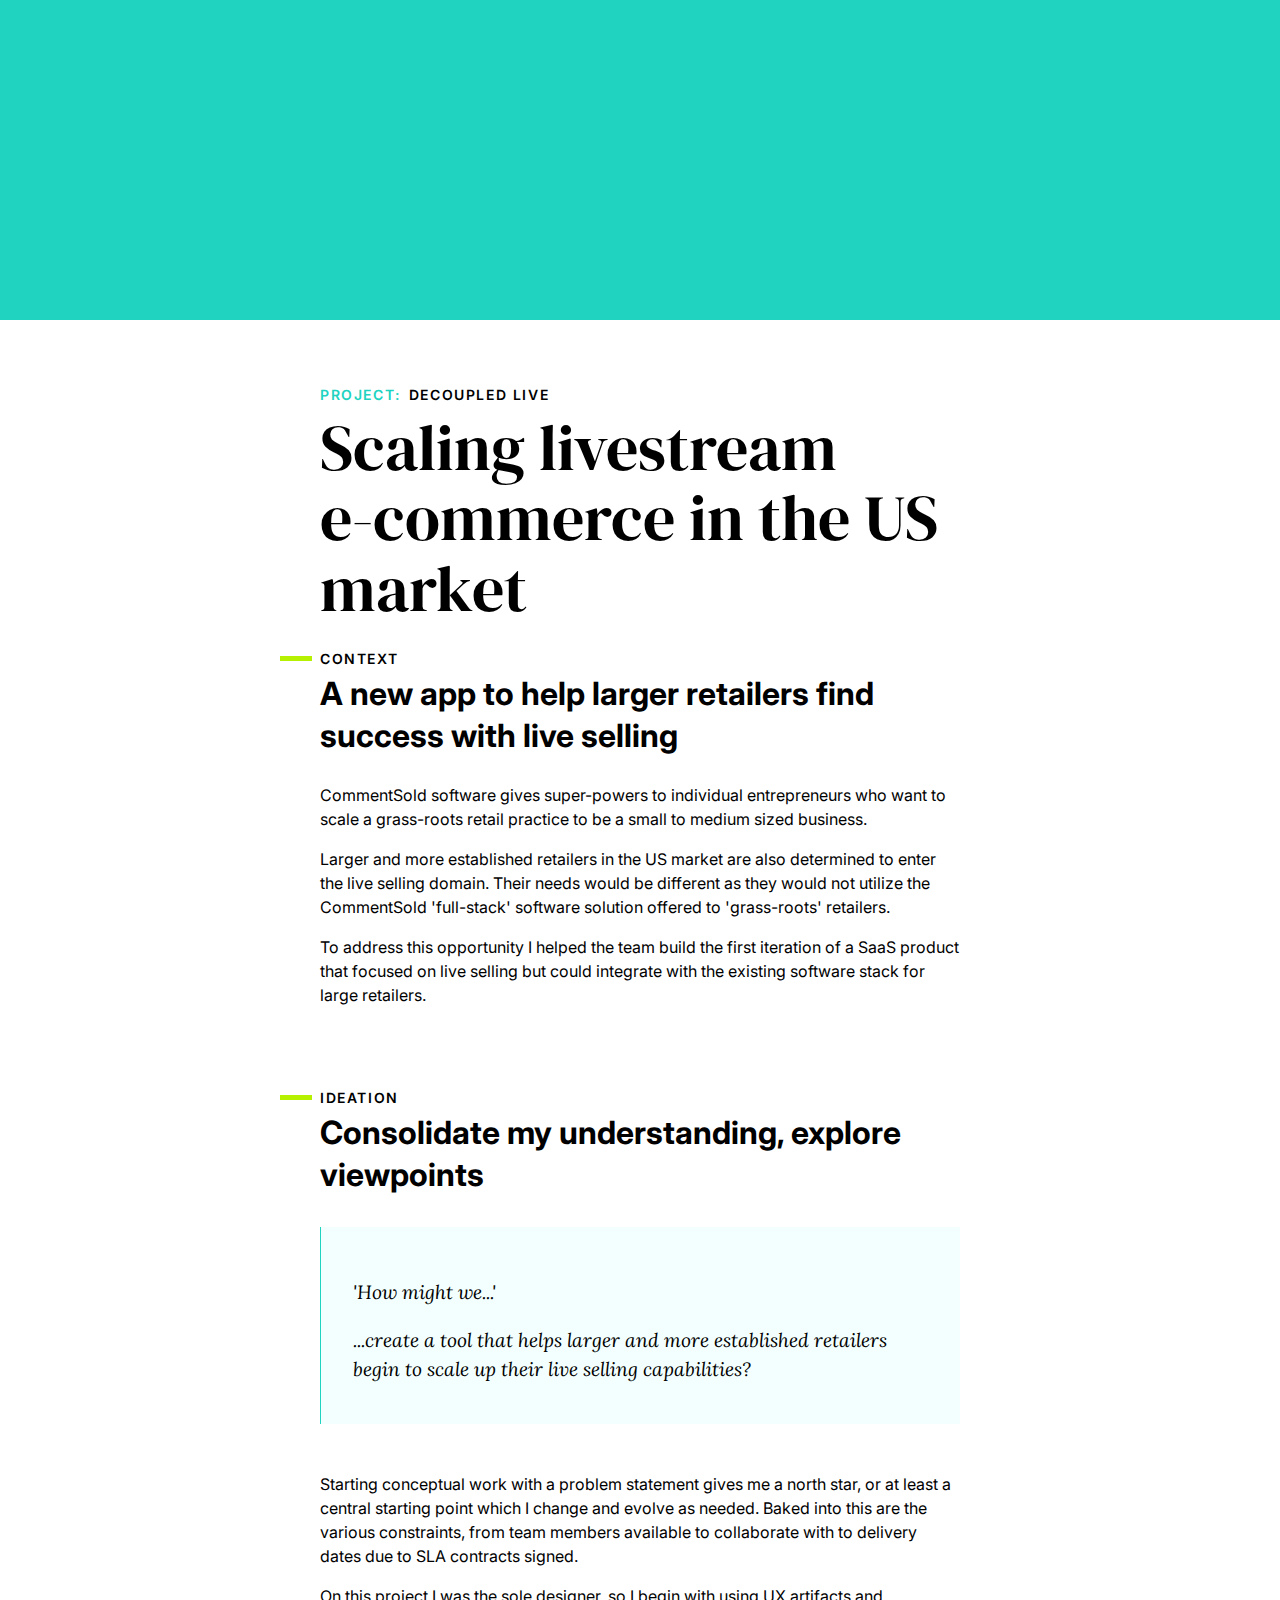
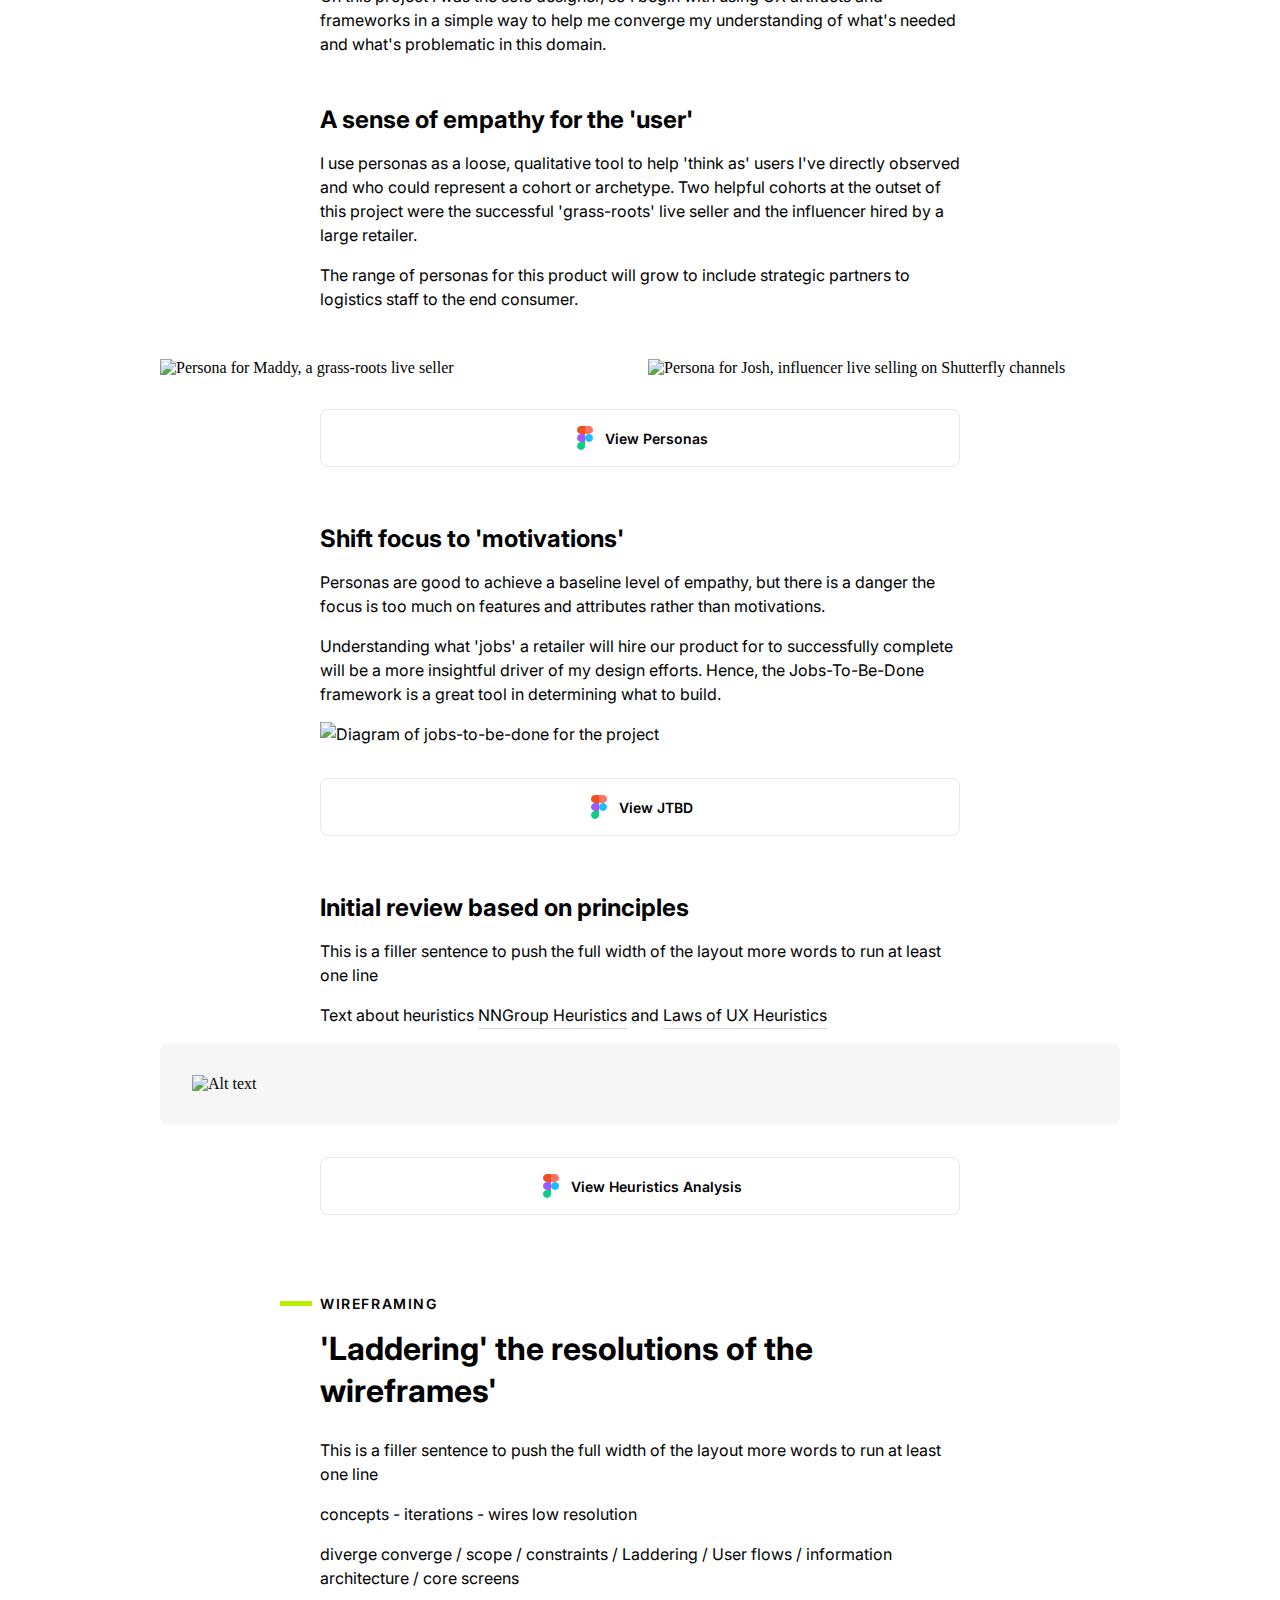
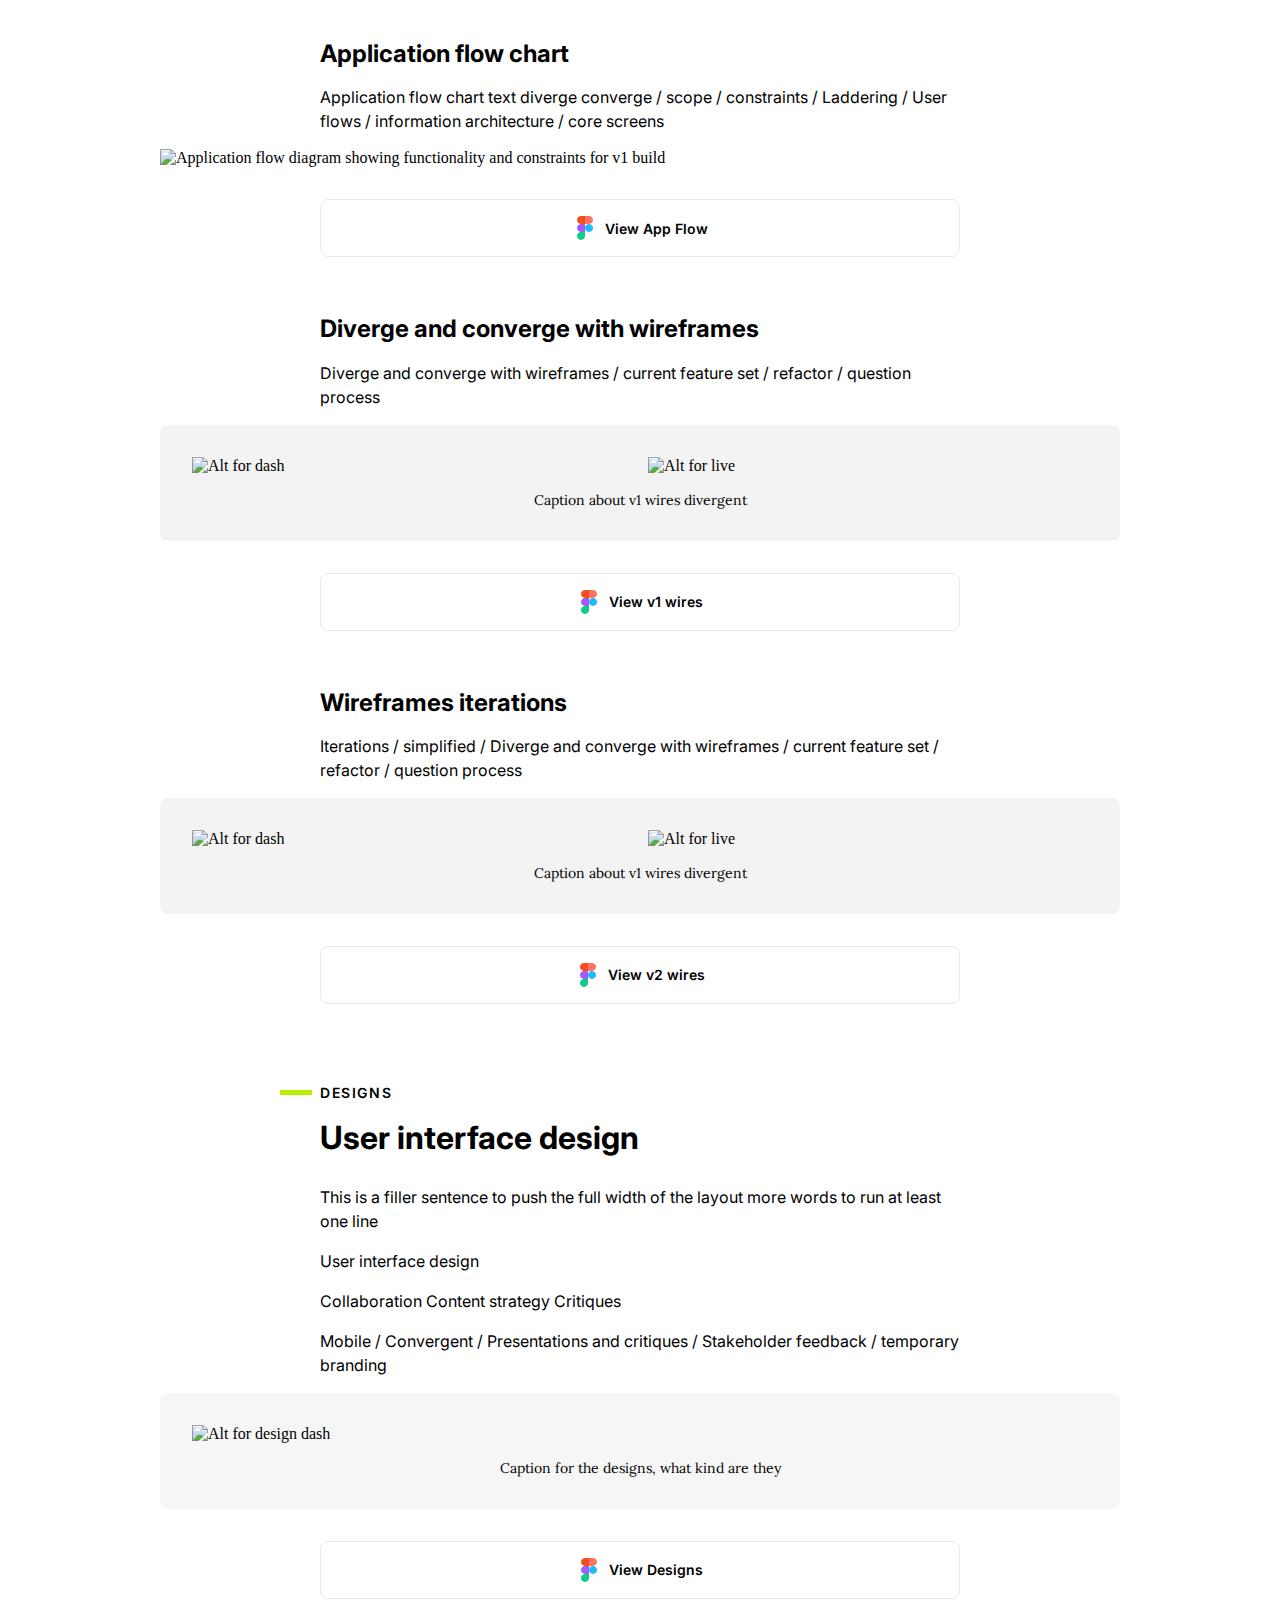
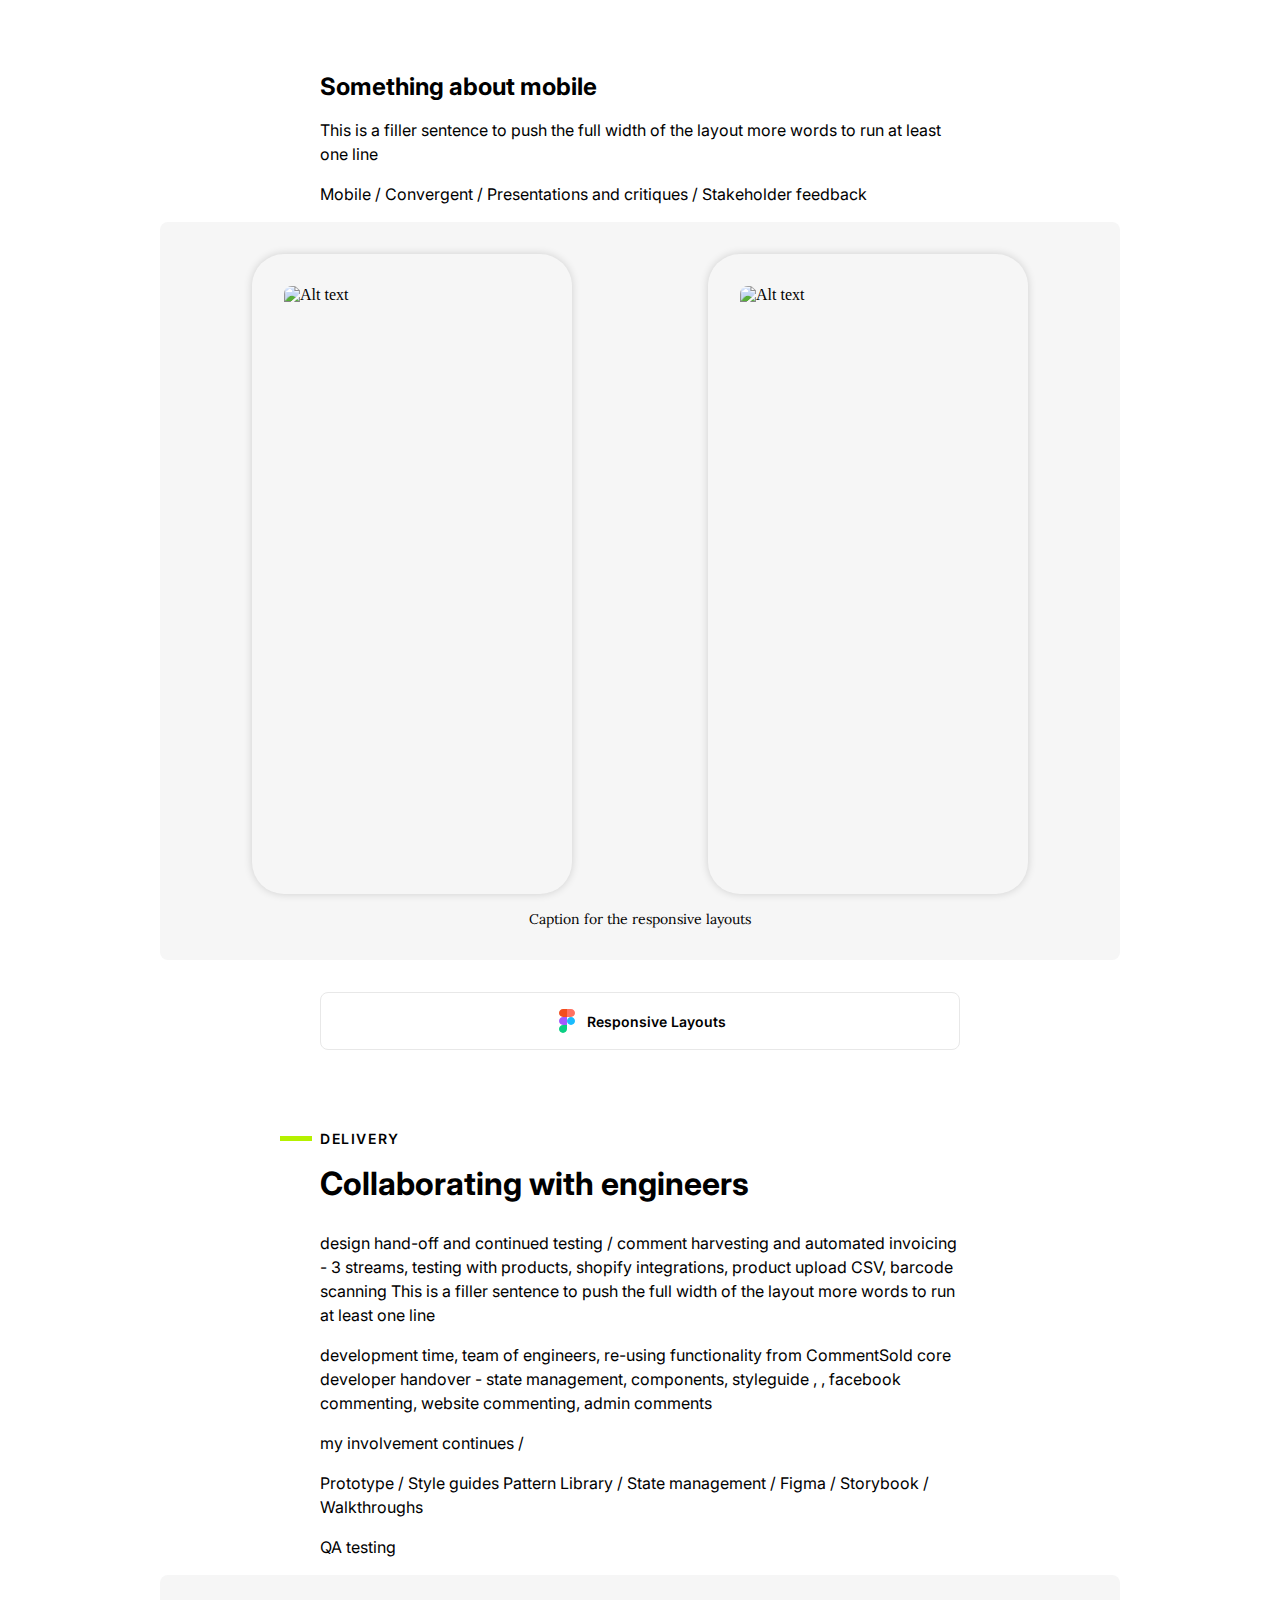
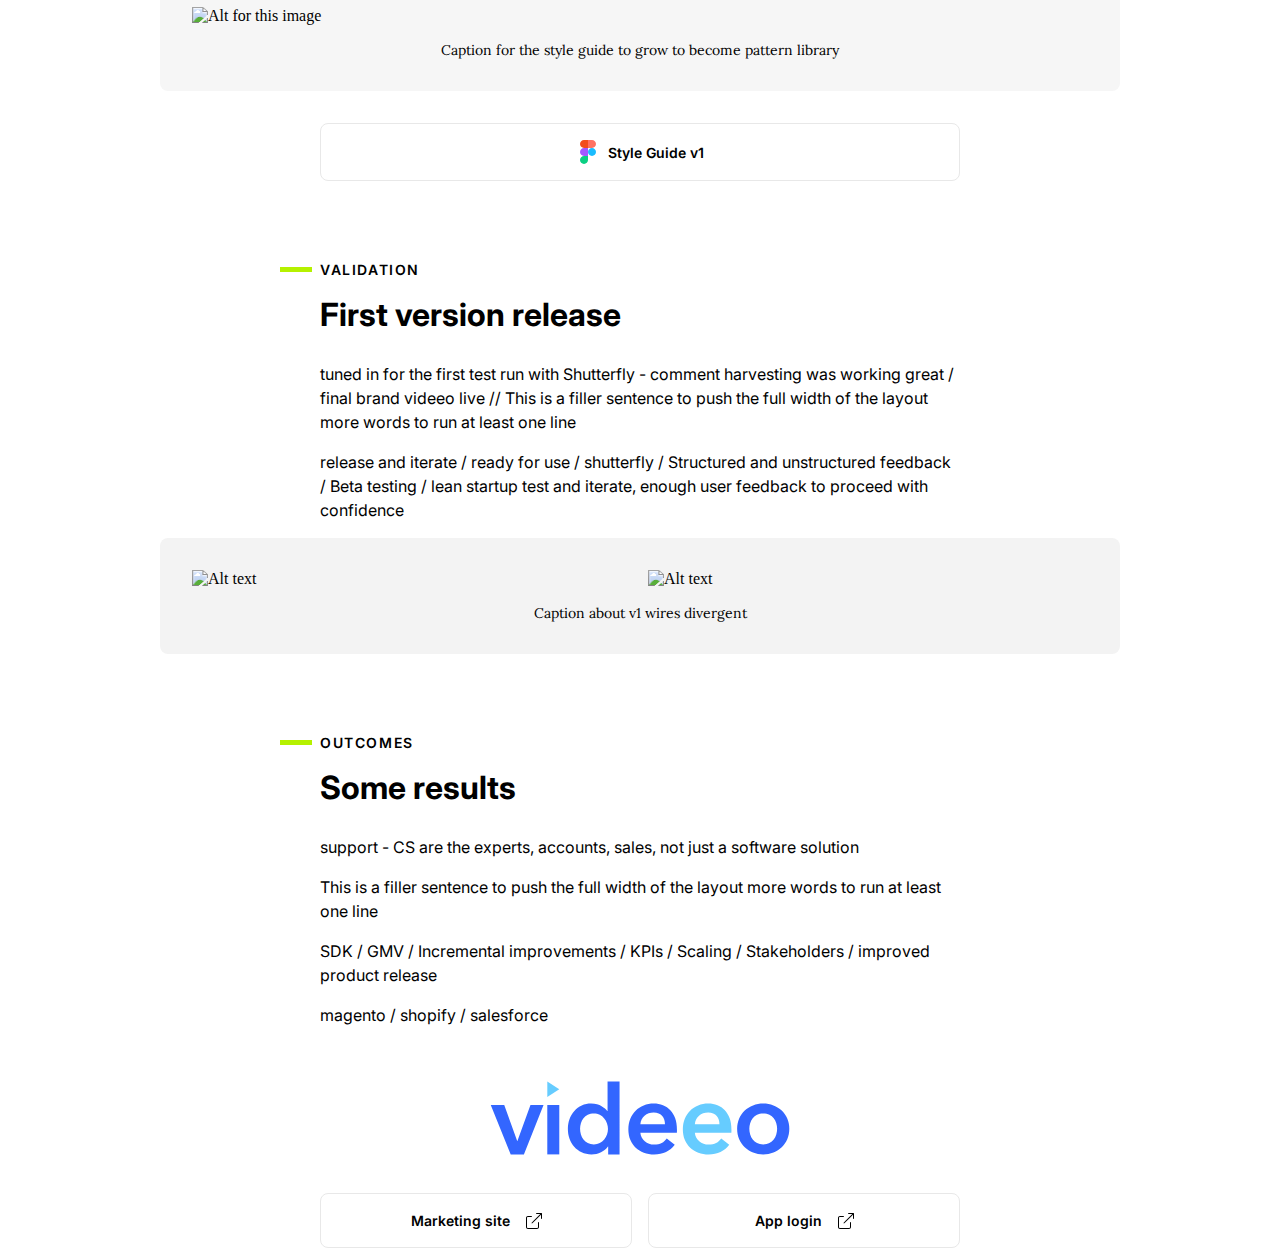
==== commit 4aebf384: "responsive rules for profile" ====
--- a/case-studies/decoupled/index.html
+++ b/case-studies/decoupled/index.html
@@ -9,27 +9,9 @@
         <link rel="preconnect" href="https://fonts.gstatic.com" crossorigin>
         <link href="https://fonts.googleapis.com/css2?family=DM+Serif+Display&family=Inter:wght@400;600&family=Lora:ital,wght@0,400;0,500;1,400" rel="stylesheet">
         <!-- Scripts -->
-        <script src="../../global/js/preload.js"></script>
-        <script>
-            // load in JSON content for all components
-        	const getJSON = new Request("../../content/decoupledLive.json");
-        </script>
+        <!-- <script src="../../global/js/preload.js"></script> -->
         <!-- Components -->
-        <script src="../../global/js/folio-header2.js" type="module"></script>
-        <script src="../../global/js/folio-footer.js" type="module"></script>
-        <script src="../common/folio-modal.js" type="module"></script>
-        <script src="./header-video.js" type="module"></script>
-        <script src="./dcl-intro.js" type="module"></script>
-        <script src="./dcl-process.js" type="module"></script>
-        <script src="./dcl-research.js" type="module"></script>
-        <script src="./dcl-ideation.js" type="module"></script>
-        <script src="./dcl-wireframing.js" type="module"></script>
-        <script src="./dcl-designs.js" type="module"></script>
-        <script src="./dcl-delivery.js" type="module"></script>
-        <script src="./dcl-validation.js" type="module"></script>
-        <script src="./dcl-outcomes.js" type="module"></script>
-        <script src="./dcl-retrospective.js" type="module"></script>
-        <script src="./dcl-figma-heuristics.js" type="module"></script>
+        <script src="./scripts.js" type="module"></script>
         <!-- Styles -->
         <link href="../../global/styles/global.css" rel="stylesheet">   
         <title>
--- a/global/styles/global.css
+++ b/global/styles/global.css
@@ -1222,7 +1222,7 @@
   border-radius: var(--radius-large);
   background-color: var(--folio-grey__light06);
 }
-.folio-home--title {
+.folio-home--title, .folio-profile--title {
   grid-column-start: 1;
   grid-column-end: 6;
   align-self: end;
@@ -1445,7 +1445,7 @@
 }
 
 @media screen and (max-width: 1600px) {
-  .folio-home--title {
+  .folio-home--title, .folio-profile--title {
     grid-column-end: 9;
     align-self: center;
   }
@@ -1461,7 +1461,7 @@
   }
 }
 @media screen and (max-width: 1400px) {
-  .folio-home--title {
+  .folio-home--title, .folio-profile--title {
     grid-column-end: 13;
   }
 }
@@ -1477,7 +1477,7 @@
   .folio-home--intro, .folio-home--recent-work {
     width: calc(100% - 4rem);
   }
-  .folio-home--title {
+  .folio-home--title, .folio-profile--title {
     margin-bottom: 4rem;
   }
   .folio-home--text {
@@ -1491,7 +1491,7 @@
   .folio-home--intro, .folio-home--recent-work {
     width: calc(100% - 2rem);
   }
-  .folio-home--title {
+  .folio-home--title, .folio-profile--title {
     font-size: 3rem;
   }
   .folio-home--illus {
@@ -1514,7 +1514,7 @@
   .folio-home--intro {
     padding: 4rem 2rem;
   }
-  .folio-home--title {
+  .folio-home--title, .folio-profile--title {
     font-size: 2.5rem;
   }
 }
@@ -1791,8 +1791,6 @@
   font-family: var(--text-sans);
   display: flex;
   flex-direction: column;
-  justify-content: center;
-  align-items: center;
   padding-left: 4rem;
   padding-right: 4rem;
 }
@@ -1800,8 +1798,8 @@
 .folio-profile--layout {
   display: grid;
   grid-template-columns: repeat(12, 1fr);
-  width: 100%;
-  min-height: 80vh;
+  justify-content: start;
+  width: 100%;
   padding-top: 6rem;
   padding-bottom: 6rem;
   border-radius: var(--radius-large);
@@ -1812,8 +1810,8 @@
   grid-column-start: span 6;
   display: flex;
   flex-direction: column;
-  justify-content: center;
-  align-items: center;
+  justify-content: start;
+  align-items: start;
 }
 
 profile-gallery {
@@ -1842,6 +1840,7 @@
 .folio-profile--text .h3 {
   color: var(--folio-turq);
 }
+
 .folio-profile--pic {
   grid-column-start: 1;
   grid-column-end: 5;
@@ -1854,16 +1853,117 @@
   padding: 0.5rem 0 0 2rem;
 }
 
-.folio-profile--gallery .folio-caption {
-  grid-column-start: 2;
-  grid-column-end: 5;
+.folio-profile--gallery {
+  display: flex;
+  flex-direction: column;
 }
 
 .profile-travel--photos {
   display: grid;
   grid-template-columns: repeat(5, 1fr);
   grid-template-rows: repeat(5, 1fr);
+  align-self: start;
   gap: 0.5rem;
 }
+.profile-travel--photos .folio-caption {
+  grid-column-start: 2;
+  grid-column-end: 5;
+  padding-left: 1rem;
+  padding-right: 1rem;
+}
+
+@media screen and (max-width: 1800px) {
+  profile-about {
+    grid-column-start: span 7;
+  }
+
+  profile-gallery {
+    grid-column-start: span 5;
+  }
+
+  .profile-travel--photos {
+    grid-template-columns: repeat(4, 1fr);
+    grid-template-rows: auto;
+  }
+  .profile-travel--photos .folio-caption {
+    grid-column-start: 1;
+    grid-column-end: 5;
+  }
+}
+@media screen and (max-width: 1400px) {
+  .profile-travel--photos {
+    grid-template-columns: repeat(3, 1fr);
+  }
+  .profile-travel--photos .folio-caption {
+    grid-column-start: 1;
+    grid-column-end: 4;
+  }
+}
+@media screen and (max-width: 1200px) {
+  profile-about {
+    grid-column-start: span 12;
+  }
+
+  profile-gallery {
+    grid-column-start: span 12;
+  }
+
+  .profile-travel--photos {
+    grid-template-columns: repeat(5, 1fr);
+  }
+  .profile-travel--photos .folio-caption {
+    grid-column-start: 1;
+    grid-column-end: 6;
+  }
+}
+@media screen and (max-width: 1200px) {
+  .folio-profile {
+    padding-left: 2rem;
+    padding-right: 2rem;
+  }
+}
+@media screen and (max-width: 720px) {
+  .folio-profile--content {
+    display: flex;
+    flex-direction: column;
+    align-items: flex-start;
+    justify-content: flex-start;
+    padding-left: 4rem;
+    padding-right: 4rem;
+    gap: 0;
+  }
+
+  .folio-profile--title {
+    align-self: start;
+    margin-bottom: 3rem;
+  }
+
+  .folio-profile--pic figcaption {
+    padding-left: 0;
+  }
+
+  .folio-profile--gallery {
+    margin-top: 2rem;
+  }
+
+  .profile-travel--photos {
+    grid-template-columns: repeat(4, 1fr);
+  }
+  .profile-travel--photos .folio-caption {
+    grid-column-start: 1;
+    grid-column-end: 5;
+  }
+}
+@media screen and (max-width: 560px) {
+  .folio-profile--content {
+    padding-left: 2rem;
+    padding-right: 2rem;
+  }
+}
+@media screen and (max-width: 420px) {
+  .folio-profile--gallery {
+    display: none;
+  }
+}
 
 /*# sourceMappingURL=global.css.map */
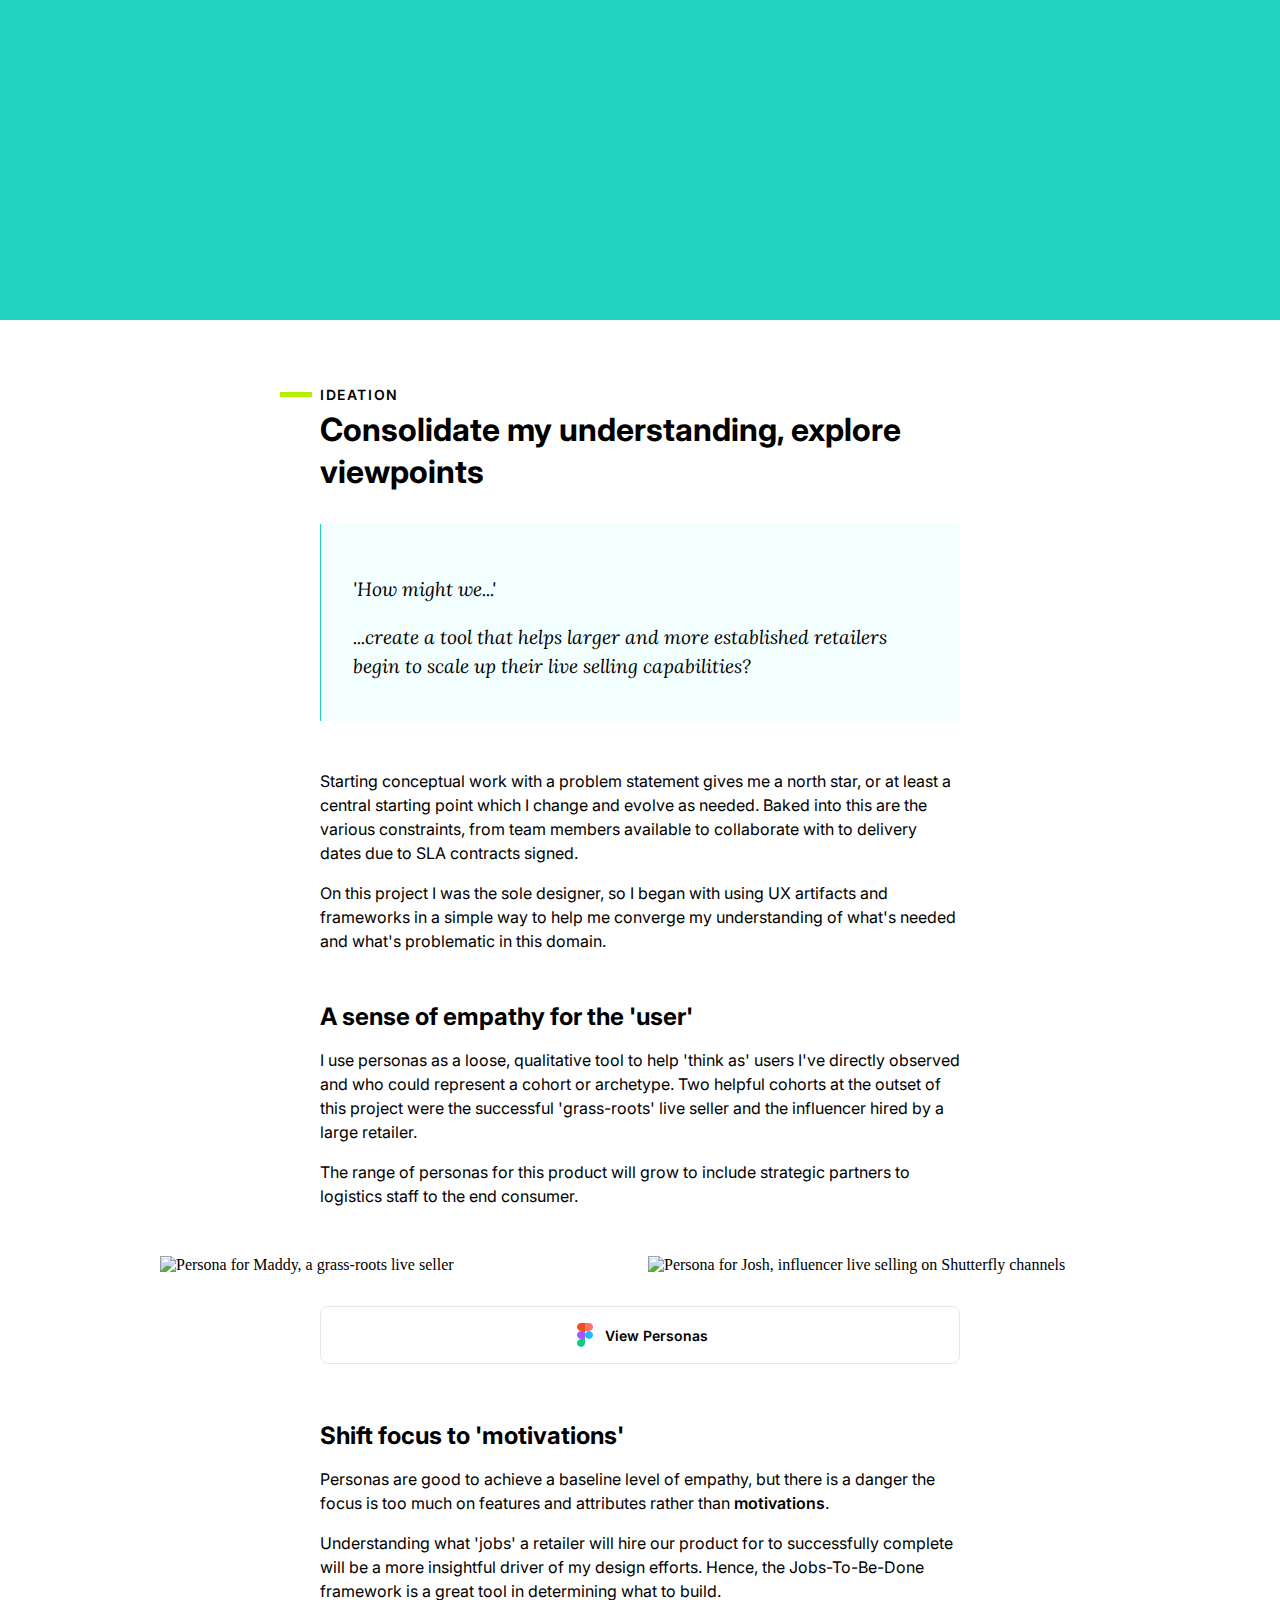
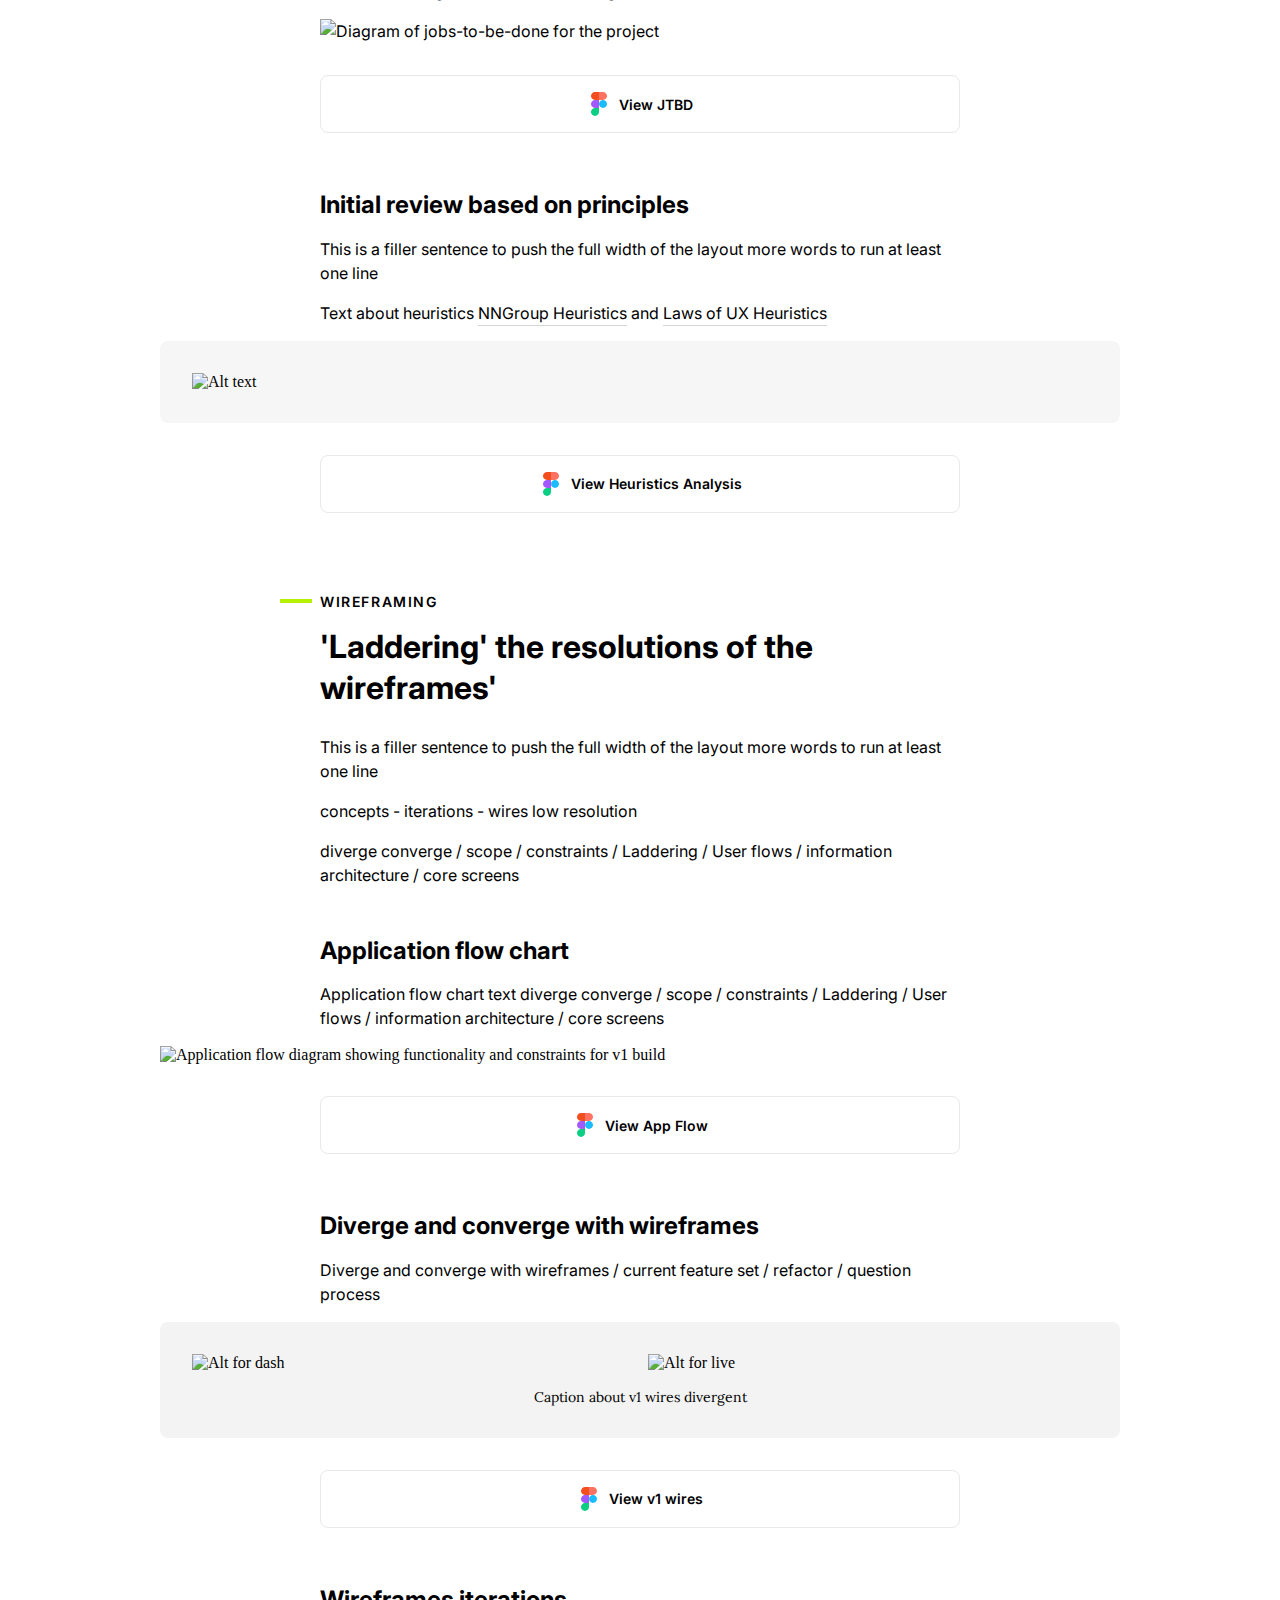
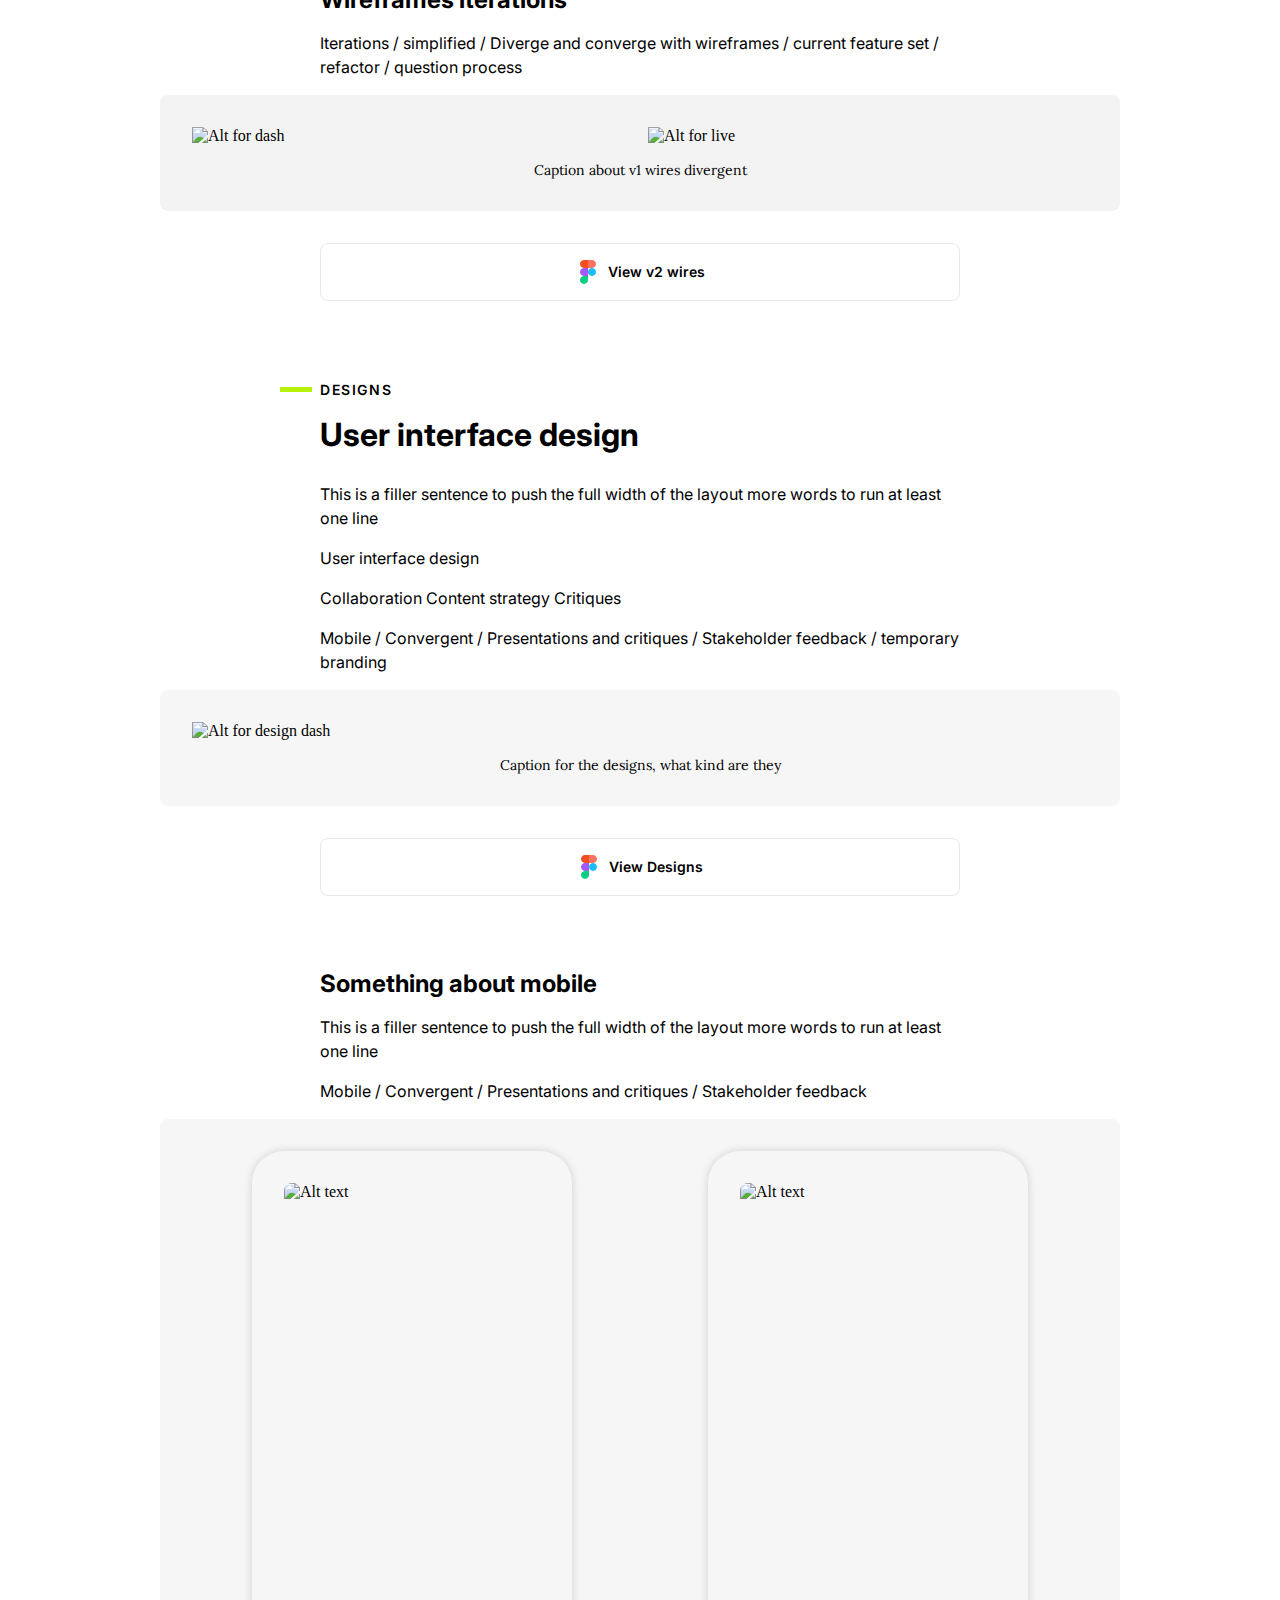
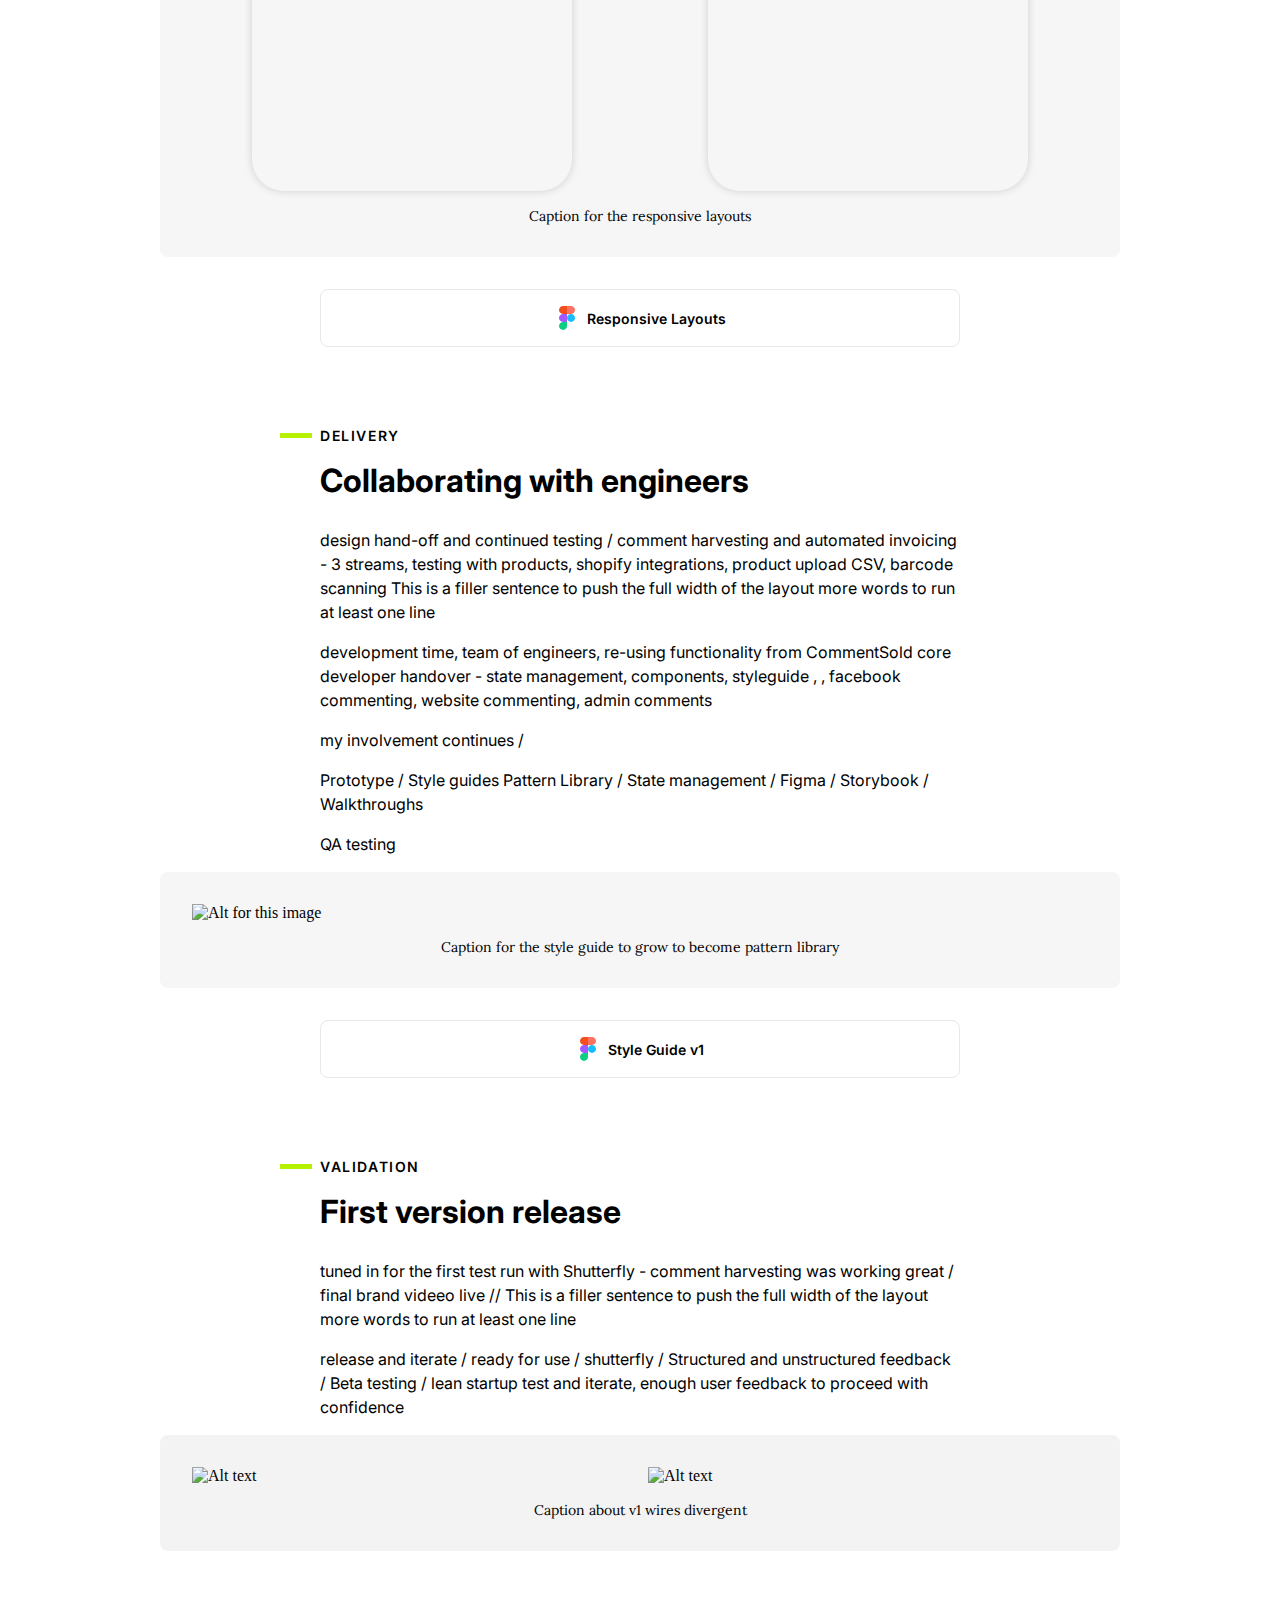
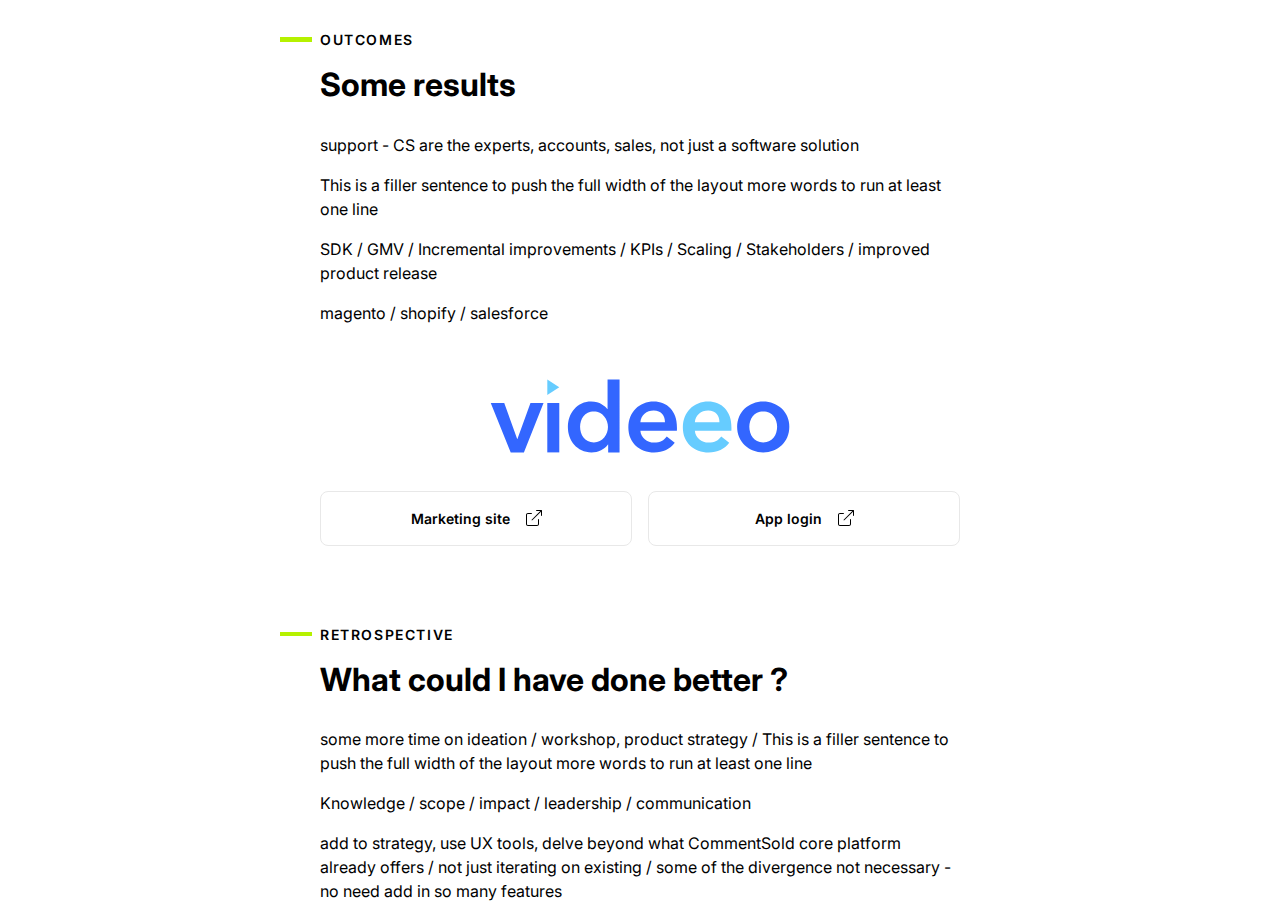
==== commit b443eda0: "header and first few sections of dcl copywriting" ====
--- a/case-studies/decoupled/index.html
+++ b/case-studies/decoupled/index.html
@@ -12,13 +12,13 @@
         <!-- <script src="../../global/js/preload.js"></script> -->
         <!-- Components -->
         <script src="./scripts.js" type="module"></script>
-        <!-- Styles -->
+        <!-- Styles --> 
         <link href="../../global/styles/global.css" rel="stylesheet">   
         <title>
             Decoupled Live Project - Martin Duggan Product Designer - Portfolio 2022
         </title>
     </head>
-    <body>
+    <body>  
         <folio-header></folio-header>
         <main class="folio-content">
             <header-video></header-video>
--- a/global/styles/global.css
+++ b/global/styles/global.css
@@ -38,6 +38,7 @@
   --width-minor: 30rem;
   --width-reading: 40rem;
   --width-projects: 60rem;
+  --width-resume: 80rem;
   --space0: 0rem;
   --space025: .25rem;
   --space05: .5rem;
@@ -843,6 +844,10 @@
     height: 3rem;
   }
 }
+header-video {
+  width: 100%;
+}
+
 .header-video {
   display: flex;
   justify-content: center;
@@ -1606,13 +1611,13 @@
 }
 
 .cv-content {
+  max-width: var(--width-resume);
   font-family: var(--text-sans);
   font-weight: var(--text-serif-reg);
   display: flex;
   flex-direction: row;
   width: 100%;
-  max-width: var(--width-projects);
-  margin-top: 3rem;
+  padding: 3rem 10rem 0 10rem;
 }
 
 .cv-title {
@@ -1742,29 +1747,47 @@
 /*--------------------------
 RESPONSIVE
 --------------------------*/
+@media only screen and (max-width: 1400px) {
+  .cv-content {
+    padding-right: 4rem;
+  }
+}
 @media only screen and (max-width: 1200px) {
-  /* mobile navigation */
-  .cv-layout {
-    max-width: 72rem;
-  }
-}
-@media only screen and (max-width: 960px) {
-  .cv-layout {
-    max-width: none;
-    padding: 2.4rem 4rem;
-  }
-
-  .cv-subtitle .dates {
-    position: relative;
-    top: auto;
-    left: auto;
-    right: auto;
-    text-align: left;
-    margin-bottom: 0.4rem;
-  }
-  .cv-subtitle .dates::before {
-    left: -2.4rem;
-    right: auto;
+  .cv-container {
+    padding-left: 2rem;
+    padding-right: 2rem;
+  }
+
+  .cv-header--title {
+    padding-left: 0;
+  }
+
+  .cv-experience {
+    padding-right: 4rem;
+  }
+}
+@media only screen and (max-width: 860px) {
+  .cv-content {
+    flex-direction: column;
+  }
+
+  .cv-experience {
+    width: 100%;
+    padding-right: 0;
+  }
+
+  .cv-skills {
+    width: 100%;
+    margin: 4rem 0;
+  }
+}
+@media only screen and (max-width: 740px) {
+  .cv-header--title {
+    width: calc(100% - 10rem);
+  }
+
+  .cv-header--download {
+    width: 10rem;
   }
 }
 @media only screen and (max-width: 620px) {
@@ -1785,6 +1808,43 @@
     font-size: 1.2rem;
     padding-left: 1.2rem;
     margin-left: 0;
+  }
+}
+@media only screen and (max-width: 560px) {
+  .cv-container {
+    padding: 1rem;
+  }
+
+  .cv-header--title {
+    width: 100%;
+  }
+
+  .cv-header--download {
+    display: none;
+  }
+
+  .cv-content {
+    padding: 4rem 2rem;
+  }
+
+  .cv-experience:before {
+    display: none;
+  }
+
+  .cv-job--title .dates {
+    display: flex;
+    position: relative;
+    left: 0;
+    font-size: 0.75rem;
+    margin-bottom: 0.5rem;
+  }
+  .cv-job--title .dates:before {
+    top: 4px;
+    right: auto;
+    left: -2rem;
+    width: 1rem;
+    height: 0.25rem;
+    border-radius: 0;
   }
 }
 .folio-profile {
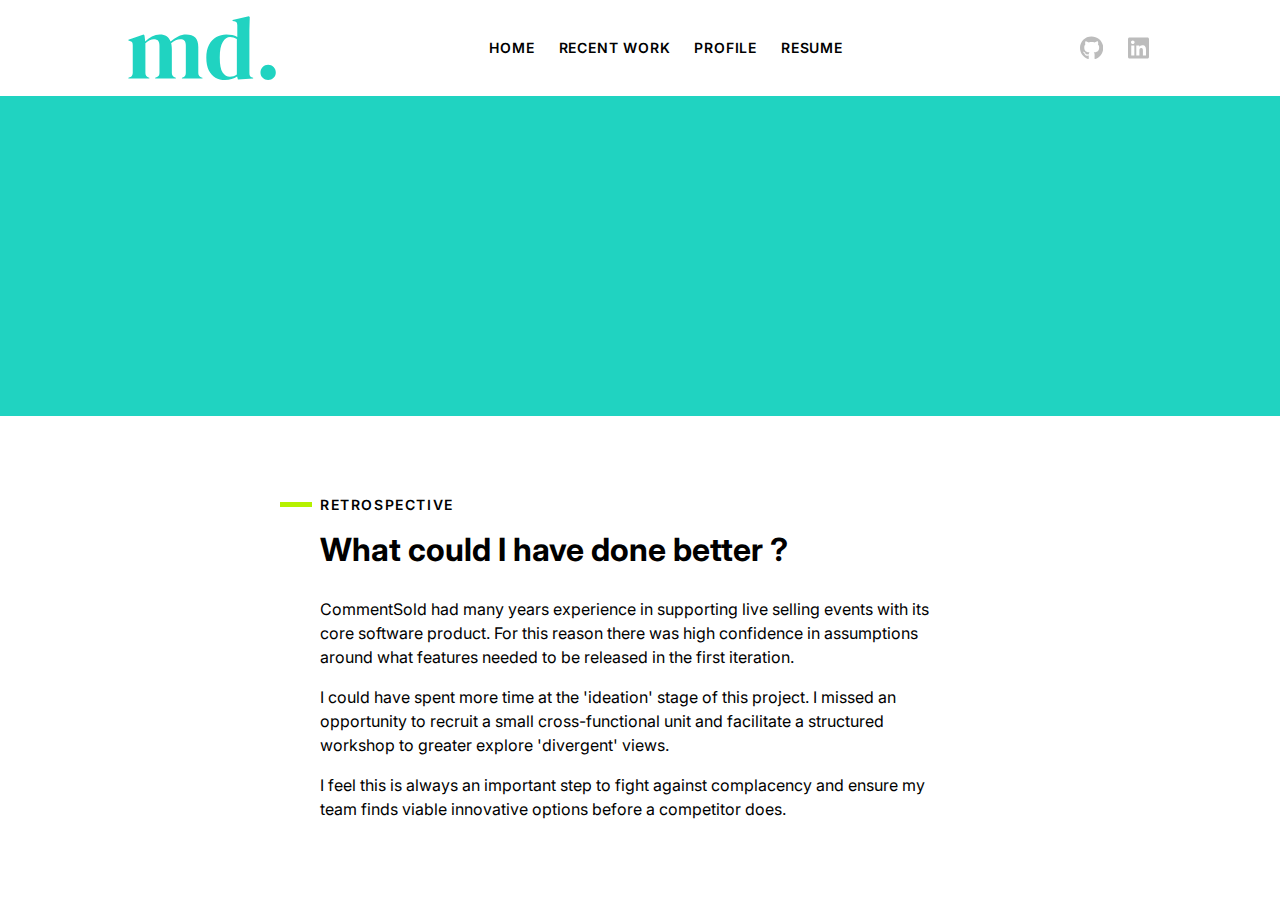
==== commit a37a13d3: "mobile nav" ====
--- a/case-studies/decoupled/index.html
+++ b/case-studies/decoupled/index.html
@@ -18,7 +18,7 @@
             Decoupled Live Project - Martin Duggan Product Designer - Portfolio 2022
         </title>
     </head>
-    <body>  
+    <body class="theme-dcl">  
         <folio-header></folio-header>
         <main class="folio-content">
             <header-video></header-video>
--- a/global/styles/global.css
+++ b/global/styles/global.css
@@ -81,6 +81,10 @@
   width: 100%;
 }
 
+.width-full {
+  width: 100%;
+}
+
 .size1 {
   font-size: 1rem;
 }
@@ -91,6 +95,10 @@
 
 .style__bold {
   font-style: bold;
+}
+
+.border-light {
+  border: 1px solid var(--folio-grey__light06);
 }
 
 .flex-row {
@@ -363,6 +371,16 @@
   margin: 0;
 }
 
+@media screen and (max-width: 480px) {
+  .h1, .home-card--title, .folio-home--subtitle {
+    font-size: 3rem;
+  }
+}
+@media screen and (max-width: 380px) {
+  .h2, .home-card--subtitle {
+    font-size: 1.5rem;
+  }
+}
 .mt0 {
   margin-top: 0;
 }
@@ -1002,23 +1020,94 @@
 }
 .dcl-brands .brand-amazon {
   height: 2rem;
+  width: 6rem;
 }
 .dcl-brands .brand-instagram {
   height: 3rem;
+  width: 4rem;
 }
 .dcl-brands .brand-facebook {
   height: 3rem;
+  width: 4rem;
 }
 .dcl-brands .brand-tiktok {
   height: 3rem;
+  width: 4rem;
 }
 .dcl-brands .brand-youtube {
   height: 3rem;
+  width: 4rem;
 }
 .dcl-brands .brand-ebay {
   height: 2rem;
-}
-
+  width: 6rem;
+}
+
+.webstore-stats {
+  display: grid;
+  grid-template-columns: 1fr 1fr;
+  grid-gap: 1rem;
+}
+
+.webstore-stats-item {
+  display: flex;
+  flex-direction: row;
+  justify-content: space-between;
+  align-items: center;
+  border-radius: 1rem;
+  padding: 2rem;
+}
+.webstore-stats-item .text, .webstore-stats-item .text-half {
+  width: 65%;
+  font-family: var(--text-sans);
+  font-size: 1.5rem;
+  font-weight: var(--text-sans-bold);
+  color: #fff;
+  line-height: 1.2;
+}
+.webstore-stats-item .icon, .webstore-stats-item .icon-half {
+  width: 30%;
+  padding-left: 5%;
+  fill: #fff;
+  font-family: var(--display-serif);
+  font-size: 3rem;
+  color: #fff;
+}
+.webstore-stats-item .text-half {
+  width: 50%;
+}
+.webstore-stats-item .icon-half {
+  width: 50%;
+}
+
+@media screen and (max-width: 1080px) {
+  .folio-grid,
+.folio-content__figma {
+    width: calc(100% - 2rem);
+  }
+}
+@media screen and (max-width: 860px) {
+  .folio-content__text {
+    width: calc(100% - 4rem);
+  }
+}
+@media screen and (max-width: 760px) {
+  .folio-grid--2col {
+    display: flex;
+    flex-direction: column;
+    align-items: center;
+  }
+
+  button[data-figma] {
+    display: none;
+  }
+}
+@media screen and (max-width: 560px) {
+  .dcl-brands {
+    grid-template-columns: 1fr 1fr;
+    gap: 0.5rem;
+  }
+}
 .folio-modal {
   overflow: hidden;
   display: flex;
@@ -1596,7 +1685,7 @@
   border-left: 1px solid var(--folio-grey__light04);
   transition: var(--transition01);
 }
-.cv-header--download .icon {
+.cv-header--download .icon, .cv-header--download .webstore-stats-item .icon-half, .webstore-stats-item .cv-header--download .icon-half {
   fill: var(--folio-turq);
   height: 2rem;
   margin-bottom: 1rem;
@@ -1606,7 +1695,7 @@
   color: var(--folio-grey__dark01);
   background-color: var(--folio-primary);
 }
-.cv-header--download:hover .icon {
+.cv-header--download:hover .icon, .cv-header--download:hover .webstore-stats-item .icon-half, .webstore-stats-item .cv-header--download:hover .icon-half {
   fill: var(--folio-grey__dark01);
 }
 
@@ -1682,7 +1771,7 @@
   border-radius: 50%;
   content: "";
 }
-.cv-job--title .icon {
+.cv-job--title .icon, .cv-job--title .webstore-stats-item .icon-half, .webstore-stats-item .cv-job--title .icon-half {
   height: 1rem;
   fill: var(--folio-turq);
   margin-right: 0.2rem;
@@ -1730,7 +1819,7 @@
 .cv-list .item:before {
   display: none;
 }
-.cv-list .icon {
+.cv-list .icon, .cv-list .webstore-stats-item .icon-half, .webstore-stats-item .cv-list .icon-half {
   fill: var(--folio-primary);
   position: absolute;
   top: 0.2rem;
@@ -2025,5 +2114,127 @@
     display: none;
   }
 }
+.mobile-nav--overlay {
+  display: none;
+  position: fixed;
+  top: 6rem;
+  left: 2rem;
+  z-index: 100;
+  width: calc(100% - 4rem);
+  height: calc(100% - 8rem);
+  background-color: var(--folio-primary);
+  padding: 4rem;
+  border-radius: 2rem;
+}
+.mobile-nav--overlay.visible {
+  display: block;
+}
+
+.mobile-nav--list {
+  font-family: var(--display-serif);
+}
+
+.mobile-nav--item .label {
+  font-family: var(--text-sans);
+  font-weight: var(--text-sans-bold);
+  font-size: 0.875rem;
+  text-transform: uppercase;
+  letter-spacing: 0.2rem;
+}
+
+.mobile-nav--link {
+  font-family: var(--display-serif);
+  font-size: 4rem;
+  color: #000;
+  line-height: 1.1;
+  text-decoration: none;
+  position: relative;
+  display: flex;
+  flex-direction: row;
+  align-items: center;
+  margin-bottom: 2rem;
+}
+.mobile-nav--link .icon, .mobile-nav--link .webstore-stats-item .icon-half, .webstore-stats-item .mobile-nav--link .icon-half {
+  height: 2.5rem;
+  fill: var(--folio-turq);
+  margin-left: 1rem;
+}
+
+@media screen and (max-width: 560px) {
+  .mobile-nav--overlay {
+    padding: 4rem 2rem;
+  }
+
+  .mobile-nav--link {
+    font-size: 3rem;
+  }
+  .mobile-nav--link .icon, .mobile-nav--link .webstore-stats-item .icon-half, .webstore-stats-item .mobile-nav--link .icon-half {
+    height: 1.5rem;
+  }
+}
+.theme-home .mobile-nav--link.nav-home:before {
+  display: block;
+  height: 1rem;
+  width: 1rem;
+  border-radius: 0.5rem;
+  background-color: var(--folio-turq);
+  margin-right: 1rem;
+  content: "";
+}
+
+.theme-resume .mobile-nav--link.nav-resume:before {
+  display: block;
+  height: 1rem;
+  width: 1rem;
+  border-radius: 0.5rem;
+  background-color: var(--folio-turq);
+  margin-right: 1rem;
+  content: "";
+}
+
+.theme-profile .mobile-nav--link.nav-profile:before {
+  display: block;
+  height: 1rem;
+  width: 1rem;
+  border-radius: 0.5rem;
+  background-color: var(--folio-turq);
+  margin-right: 1rem;
+  content: "";
+}
+
+.theme-dcl .mobile-nav--link.nav-dcl:before {
+  display: block;
+  height: 1rem;
+  width: 1rem;
+  border-radius: 0.5rem;
+  background-color: var(--folio-turq);
+  margin-right: 1rem;
+  content: "";
+}
+
+.theme-webstore .mobile-nav--link.nav-webstore:before {
+  display: block;
+  height: 1rem;
+  width: 1rem;
+  border-radius: 0.5rem;
+  background-color: var(--folio-turq);
+  margin-right: 1rem;
+  content: "";
+}
+.theme-webstore .header-video {
+  background-color: var(--color-webstore);
+}
+.theme-webstore .project {
+  color: var(--color-webstore);
+}
+.theme-webstore .h3-content_section:before {
+  background-color: var(--color-webstore);
+}
+.theme-webstore .folio-pullquote {
+  border-left-color: var(--color-webstore);
+}
+.theme-webstore .webstore-stats-item {
+  background-color: var(--color-webstore);
+}
 
 /*# sourceMappingURL=global.css.map */
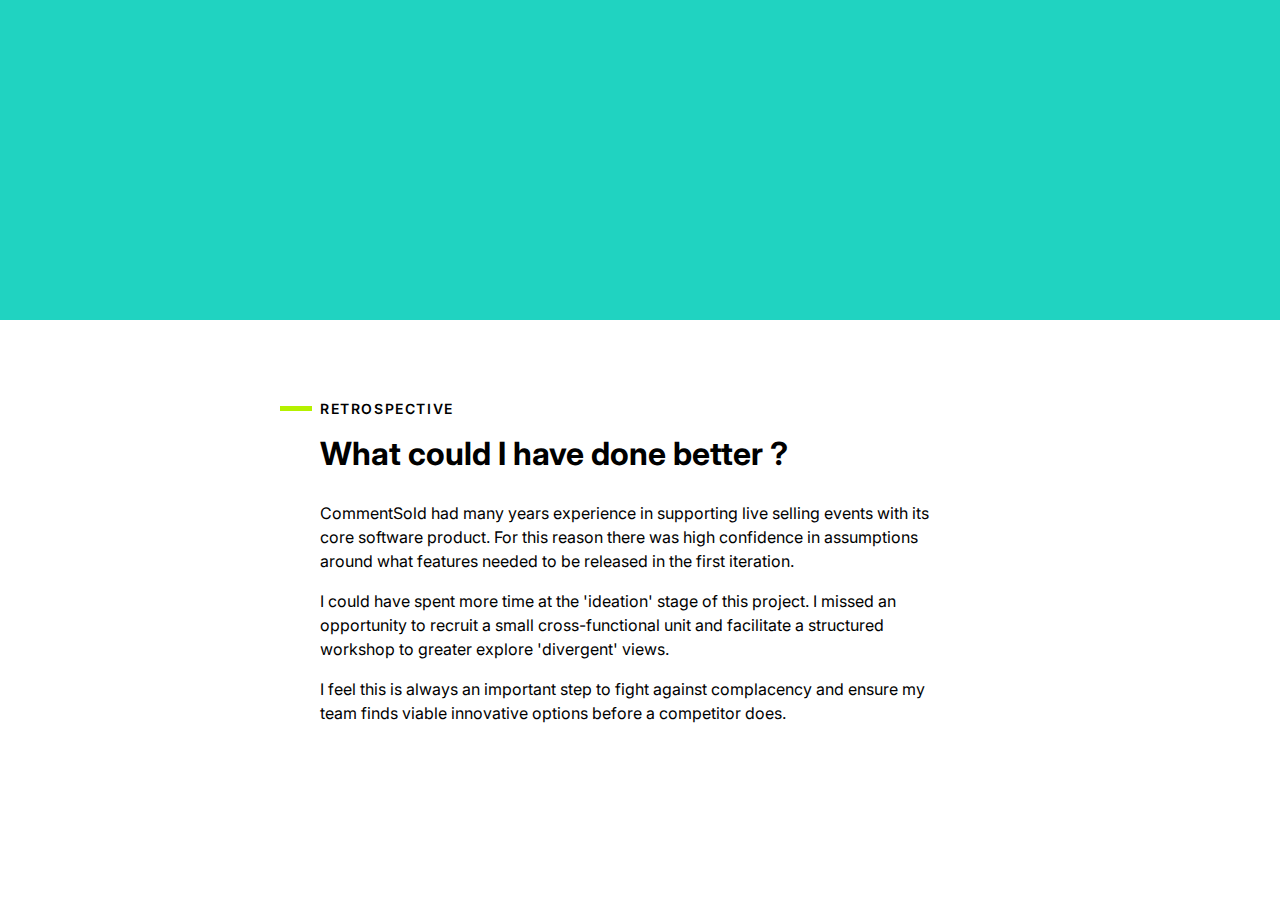
==== commit 508474a0: "favicon" ====
--- a/case-studies/decoupled/index.html
+++ b/case-studies/decoupled/index.html
@@ -4,6 +4,7 @@
         <meta charset="UTF-8" />
         <meta http-equiv="X-UA-Compatible" content="IE=edge" />
         <meta name="viewport" content="width=device-width, initial-scale=1.0" />
+        <link rel="icon" type="image/x-icon" href="../../favicon.ico">
         <!-- CDN -->
         <link rel="preconnect" href="https://fonts.googleapis.com">
         <link rel="preconnect" href="https://fonts.gstatic.com" crossorigin>
@@ -15,8 +16,19 @@
         <!-- Styles --> 
         <link href="../../global/styles/global.css" rel="stylesheet">   
         <title>
-            Decoupled Live Project - Martin Duggan Product Designer - Portfolio 2022
+            Decoupled Live Application - Martin Duggan Product Designer - Portfolio 2022
         </title>
+        <!-- Hotjar Tracking Code for folio22 -->
+        <script>
+            (function(h,o,t,j,a,r){
+                h.hj=h.hj||function(){(h.hj.q=h.hj.q||[]).push(arguments)};
+                h._hjSettings={hjid:3261366,hjsv:6};
+                a=o.getElementsByTagName('head')[0];
+                r=o.createElement('script');r.async=1;
+                r.src=t+h._hjSettings.hjid+j+h._hjSettings.hjsv;
+                a.appendChild(r);
+            })(window,document,'https://static.hotjar.com/c/hotjar-','.js?sv=');
+        </script>
     </head>
     <body class="theme-dcl">  
         <folio-header></folio-header>
--- a/global/styles/global.css
+++ b/global/styles/global.css
@@ -6,6 +6,7 @@
   --text-serif-reg: 400;
   --text-serif-med: 500;
   --folio-primary: #B5F100;
+  --folio-teal: #47ccd8;
   --folio-turq: #20d3c1;
   --folio-turq-light: #00ffe5;
   --folio-turq-rgba: rgba(32, 211, 193, 1);
@@ -1321,7 +1322,7 @@
   grid-column-end: 6;
   align-self: end;
   font-size: 4rem;
-  color: var(--folio-primary);
+  color: var(--folio-turq);
   font-family: var(--display-serif);
   font-weight: 400;
   line-height: 1;
@@ -1354,7 +1355,7 @@
 }
 
 .illus-double-diamond {
-  fill: var(--folio-turq);
+  fill: var(--folio-teal);
   width: 100%;
   height: 100%;
 }
@@ -1833,6 +1834,24 @@
   height: auto;
 }
 
+.cv-courses {
+  display: flex;
+  flex-direction: column;
+}
+
+.course-card .logo {
+  margin-bottom: 0.5rem;
+}
+.course-card .logo .ideo {
+  height: 2rem;
+  width: auto;
+}
+.course-card .details {
+  display: block;
+  font-size: 0.875rem;
+  margin-top: 0.5rem;
+}
+
 /*--------------------------
 RESPONSIVE
 --------------------------*/
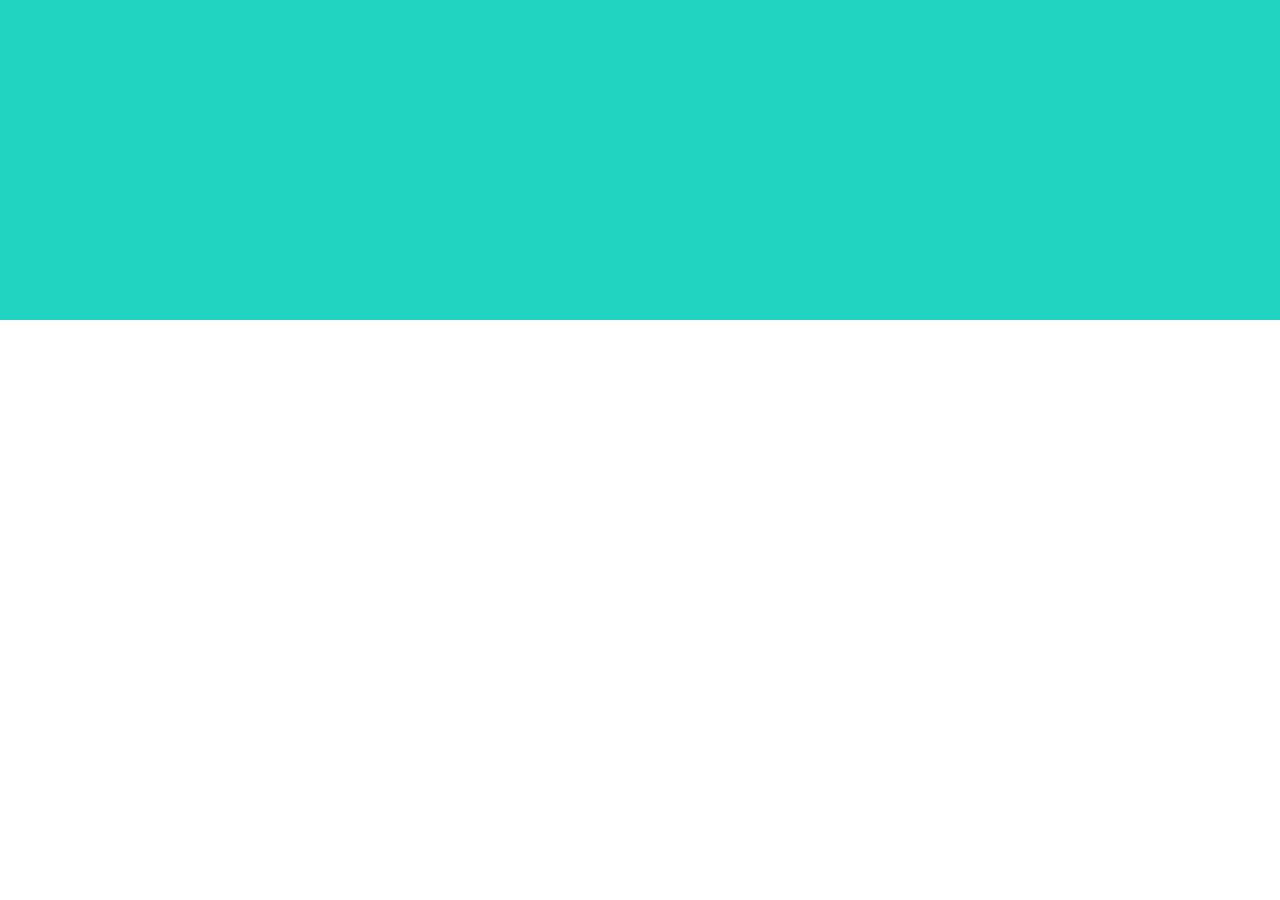
==== commit 4378e181: "GT4 tags" ====
--- a/case-studies/decoupled/index.html
+++ b/case-studies/decoupled/index.html
@@ -1,6 +1,15 @@
 <!DOCTYPE html>
 <html lang="en">
     <head>
+        <!-- Google tag (gtag.js) -->
+        <script async src="https://www.googletagmanager.com/gtag/js?id=G-1JQ2SGCQL8"></script>
+        <script>
+            window.dataLayer = window.dataLayer || [];
+            function gtag(){dataLayer.push(arguments);}
+            gtag('js', new Date());
+
+            gtag('config', 'G-1JQ2SGCQL8');
+        </script>
         <meta charset="UTF-8" />
         <meta http-equiv="X-UA-Compatible" content="IE=edge" />
         <meta name="viewport" content="width=device-width, initial-scale=1.0" />
--- a/global/styles/global.css
+++ b/global/styles/global.css
@@ -67,6 +67,59 @@
   --transition01: all .3s ease-out;
 }
 
+*, *:after, *:before {
+  box-sizing: border-box;
+}
+
+html {
+  -webkit-font-smoothing: antialiased;
+  -moz-osx-font-smoothing: grayscale;
+}
+
+body {
+  padding: 0;
+  margin: 0;
+}
+
+ul {
+  list-style: none;
+  padding: 0;
+  margin: 0;
+}
+
+strong {
+  font-weight: 600;
+}
+
+figure {
+  margin: 0;
+}
+
+img {
+  width: 100%;
+  display: block;
+}
+
+iframe {
+  border-style: none;
+}
+
+button {
+  display: flex;
+  flex-direction: row;
+  justify-content: center;
+  align-items: center;
+  transition: var(--transition01);
+  background-color: transparent;
+  border-style: none;
+}
+button:hover {
+  cursor: pointer;
+}
+
+/* Track */
+/* Handle */
+/* Handle on hover */
 .width-minor {
   max-width: var(--width-minor);
   width: 100%;
@@ -83,7 +136,7 @@
 }
 
 .width-full {
-  width: 100%;
+  width: 100% !important;
 }
 
 .size1 {
@@ -186,6 +239,10 @@
 }
 
 .lock-scroll {
+  overflow: hidden;
+}
+
+.mask {
   overflow: hidden;
 }
 
@@ -208,59 +265,198 @@
   position: absolute;
 }
 
-*, *:after, *:before {
-  box-sizing: border-box;
-}
-
-html {
-  -webkit-font-smoothing: antialiased;
-  -moz-osx-font-smoothing: grayscale;
-}
-
-body {
-  padding: 0;
-  margin: 0;
-}
-
-ul {
-  list-style: none;
-  padding: 0;
-  margin: 0;
-}
-
-strong {
-  font-weight: 600;
-}
-
-figure {
-  margin: 0;
-}
-
-img {
-  width: 100%;
-  display: block;
-}
-
-iframe {
-  border-style: none;
-}
-
-button {
-  display: flex;
-  flex-direction: row;
-  justify-content: center;
-  align-items: center;
-  transition: var(--transition01);
-  background-color: transparent;
-  border-style: none;
-}
-button:hover {
-  cursor: pointer;
-}
-
-/* Track */
-/* Handle */
-/* Handle on hover */
+.mt0 {
+  margin-top: 0;
+}
+
+.mt025 {
+  margin-top: var(--space025) !important;
+}
+
+.mt05 {
+  margin-top: var(--space05) !important;
+}
+
+.mt075 {
+  margin-top: var(--space075) !important;
+}
+
+.mt1 {
+  margin-top: var(--space1) !important;
+}
+
+.mt125 {
+  margin-top: var(--space125) !important;
+}
+
+.mt15 {
+  margin-top: var(--space15) !important;
+}
+
+.mt175 {
+  margin-top: var(--space175) !important;
+}
+
+.mt2 {
+  margin-top: var(--space2) !important;
+}
+
+.mt3 {
+  margin-top: var(--space3) !important;
+}
+
+.mt4 {
+  margin-top: var(--space4) !important;
+}
+
+.mt5 {
+  margin-top: var(--space5) !important;
+}
+
+.mt6 {
+  margin-top: var(--space6) !important;
+}
+
+.mt7 {
+  margin-top: var(--space7) !important;
+}
+
+.mt8 {
+  margin-top: var(--space8) !important;
+}
+
+.mb0 {
+  margin-bottom: var(--space0) !important;
+}
+
+.mb025 {
+  margin-bottom: var(--space025) !important;
+}
+
+.mb05 {
+  margin-bottom: var(--space05) !important;
+}
+
+.mb075 {
+  margin-bottom: var(--space075) !important;
+}
+
+.mb1 {
+  margin-bottom: var(--space1) !important;
+}
+
+.mb125 {
+  margin-bottom: var(--space125) !important;
+}
+
+.mb15 {
+  margin-bottom: var(--space15) !important;
+}
+
+.mb175 {
+  margin-bottom: var(--space175) !important;
+}
+
+.mb2 {
+  margin-bottom: var(--space2) !important;
+}
+
+.mb3 {
+  margin-bottom: var(--space3) !important;
+}
+
+.mb4 {
+  margin-bottom: var(--space4) !important;
+}
+
+.mb5 {
+  margin-bottom: var(--space5) !important;
+}
+
+.mb6 {
+  margin-bottom: var(--space6) !important;
+}
+
+.mb7 {
+  margin-bottom: var(--space7) !important;
+}
+
+.mb8 {
+  margin-bottom: var(--space8) !important;
+}
+
+.mr025 {
+  margin-right: var(--space025);
+}
+
+.mr05 {
+  margin-right: var(--space05);
+}
+
+.mr075 {
+  margin-right: var(--space075);
+}
+
+.mr1 {
+  margin-right: var(--space1);
+}
+
+.mr125 {
+  margin-right: var(--space125);
+}
+
+.mr15 {
+  margin-right: var(--space15);
+}
+
+.mr175 {
+  margin-right: var(--space175);
+}
+
+.mr2 {
+  margin-right: var(--space2);
+}
+
+.mr3 {
+  margin-right: var(--space3);
+}
+
+.mr4 {
+  margin-right: var(--space4);
+}
+
+.mr5 {
+  margin-right: var(--space5);
+}
+
+.mr6 {
+  margin-right: var(--space6);
+}
+
+.mr7 {
+  margin-right: var(--space7);
+}
+
+.mr8 {
+  margin-right: var(--space8);
+}
+
+.p05 {
+  padding: var(--space05);
+}
+
+.p1 {
+  padding: var(--space1);
+}
+
+.p15 {
+  padding: var(--space15);
+}
+
+.p2 {
+  padding: var(--space2);
+}
+
 /*
     ==== selected:
     font-family: 'DM Serif Display', serif; - 1 weight
@@ -329,22 +525,24 @@
   color: var(--folio-grey__dark01);
   text-decoration: none;
 }
-.folio-link--effect:before {
+.folio-link--effect:before, .folio-link--effect:after {
   position: absolute;
   left: 0;
   bottom: -0.4rem;
   width: 100%;
-  height: 100%;
+  height: 2px;
   background-color: var(--folio-turq);
   transform-origin: bottom;
-  transform: scaleY(0.1);
   transition: var(--transition01);
-  opacity: 0.5;
+  opacity: 0.2;
   content: "";
 }
-.folio-link--effect:hover:before {
-  opacity: 0.2;
-  transform: scaleY(1.5);
+.folio-link--effect:after {
+  transform: scaleX(0);
+}
+.folio-link--effect:hover:after {
+  opacity: 1;
+  transform: scaleY(1);
 }
 
 .folio-caption {
@@ -382,198 +580,6 @@
     font-size: 1.5rem;
   }
 }
-.mt0 {
-  margin-top: 0;
-}
-
-.mt025 {
-  margin-top: var(--space025) !important;
-}
-
-.mt05 {
-  margin-top: var(--space05) !important;
-}
-
-.mt075 {
-  margin-top: var(--space075) !important;
-}
-
-.mt1 {
-  margin-top: var(--space1) !important;
-}
-
-.mt125 {
-  margin-top: var(--space125) !important;
-}
-
-.mt15 {
-  margin-top: var(--space15) !important;
-}
-
-.mt175 {
-  margin-top: var(--space175) !important;
-}
-
-.mt2 {
-  margin-top: var(--space2) !important;
-}
-
-.mt3 {
-  margin-top: var(--space3) !important;
-}
-
-.mt4 {
-  margin-top: var(--space4) !important;
-}
-
-.mt5 {
-  margin-top: var(--space5) !important;
-}
-
-.mt6 {
-  margin-top: var(--space6) !important;
-}
-
-.mt7 {
-  margin-top: var(--space7) !important;
-}
-
-.mt8 {
-  margin-top: var(--space8) !important;
-}
-
-.mb0 {
-  margin-bottom: var(--space0) !important;
-}
-
-.mb025 {
-  margin-bottom: var(--space025) !important;
-}
-
-.mb05 {
-  margin-bottom: var(--space05) !important;
-}
-
-.mb075 {
-  margin-bottom: var(--space075) !important;
-}
-
-.mb1 {
-  margin-bottom: var(--space1) !important;
-}
-
-.mb125 {
-  margin-bottom: var(--space125) !important;
-}
-
-.mb15 {
-  margin-bottom: var(--space15) !important;
-}
-
-.mb175 {
-  margin-bottom: var(--space175) !important;
-}
-
-.mb2 {
-  margin-bottom: var(--space2) !important;
-}
-
-.mb3 {
-  margin-bottom: var(--space3) !important;
-}
-
-.mb4 {
-  margin-bottom: var(--space4) !important;
-}
-
-.mb5 {
-  margin-bottom: var(--space5) !important;
-}
-
-.mb6 {
-  margin-bottom: var(--space6) !important;
-}
-
-.mb7 {
-  margin-bottom: var(--space7) !important;
-}
-
-.mb8 {
-  margin-bottom: var(--space8) !important;
-}
-
-.mr025 {
-  margin-right: var(--space025);
-}
-
-.mr05 {
-  margin-right: var(--space05);
-}
-
-.mr075 {
-  margin-right: var(--space075);
-}
-
-.mr1 {
-  margin-right: var(--space1);
-}
-
-.mr125 {
-  margin-right: var(--space125);
-}
-
-.mr15 {
-  margin-right: var(--space15);
-}
-
-.mr175 {
-  margin-right: var(--space175);
-}
-
-.mr2 {
-  margin-right: var(--space2);
-}
-
-.mr3 {
-  margin-right: var(--space3);
-}
-
-.mr4 {
-  margin-right: var(--space4);
-}
-
-.mr5 {
-  margin-right: var(--space5);
-}
-
-.mr6 {
-  margin-right: var(--space6);
-}
-
-.mr7 {
-  margin-right: var(--space7);
-}
-
-.mr8 {
-  margin-right: var(--space8);
-}
-
-.p05 {
-  padding: var(--space05);
-}
-
-.p1 {
-  padding: var(--space1);
-}
-
-.p15 {
-  padding: var(--space15);
-}
-
-.p2 {
-  padding: var(--space2);
-}
-
 .color-primary__text {
   color: var(--folio-primary);
 }
@@ -951,6 +957,7 @@
 }
 
 .btn-primary, .btn-primary--link {
+  color: var(--folio-blue);
   font-family: var(--text-sans);
   font-size: 0.875rem;
   font-weight: 600;
@@ -1044,6 +1051,11 @@
   width: 6rem;
 }
 
+.theme-dcl .logo-videeo {
+  height: 5rem;
+  margin: 2rem 0;
+}
+
 .webstore-stats {
   display: grid;
   grid-template-columns: 1fr 1fr;
@@ -1079,6 +1091,41 @@
 }
 .webstore-stats-item .icon-half {
   width: 50%;
+  display: flex;
+  justify-content: flex-end;
+  line-height: 1;
+}
+
+.flexlabel-wins {
+  border: 1px solid var(--folio-grey__light04);
+  border-radius: 2rem;
+  padding: 2rem;
+}
+
+.flexlabel-win {
+  display: flex;
+  flex-direction: row;
+  align-items: center;
+  font-weight: 600;
+  margin-bottom: 1rem;
+}
+.flexlabel-win .icon-star {
+  height: 2rem;
+  fill: #ffce00;
+  margin-right: 1rem;
+}
+.flexlabel-win:last-child {
+  margin-bottom: 0;
+}
+
+.retro-localpickup {
+  display: flex;
+  flex-direction: column;
+  justify-content: center;
+  align-items: center;
+}
+.retro-localpickup .video {
+  width: 20rem;
 }
 
 @media screen and (max-width: 1080px) {
@@ -1090,6 +1137,14 @@
 @media screen and (max-width: 860px) {
   .folio-content__text {
     width: calc(100% - 4rem);
+  }
+
+  .webstore-stats {
+    grid-template-columns: 1fr;
+  }
+
+  .webstore-stats-item .icon, .webstore-stats-item .icon-half {
+    max-height: 3rem;
   }
 }
 @media screen and (max-width: 760px) {
@@ -1348,6 +1403,10 @@
   align-self: stretch;
   height: 100%;
   width: 100%;
+  display: flex;
+  flex-direction: column;
+  align-items: center;
+  justify-content: center;
 }
 .folio-home--recent-work {
   width: 100%;
@@ -1519,6 +1578,10 @@
   height: 95%;
   fill: #fff;
 }
+.card-dropship--img {
+  width: 95%;
+  height: auto;
+}
 
 .card-dsm {
   color: var(--color-dsm-text);
@@ -1533,6 +1596,10 @@
   width: 80%;
   height: 80%;
   fill: var(--color-dsm-text);
+}
+.card-dsm--img {
+  width: 80%;
+  height: auto;
 }
 
 [data-published=false] .home-card--btn:hover {
@@ -1577,9 +1644,6 @@
   }
   .folio-home--text {
     margin-bottom: 2rem;
-  }
-  .folio-home--illus {
-    height: 20rem;
   }
 }
 @media screen and (max-width: 660px) {
@@ -1839,7 +1903,11 @@
   flex-direction: column;
 }
 
+.course-card {
+  margin-bottom: 2rem;
+}
 .course-card .logo {
+  max-width: 6rem;
   margin-bottom: 0.5rem;
 }
 .course-card .logo .ideo {
@@ -2135,6 +2203,7 @@
 }
 .mobile-nav--overlay {
   display: none;
+  overflow-y: scroll;
   position: fixed;
   top: 6rem;
   left: 2rem;
@@ -2256,4 +2325,52 @@
   background-color: var(--color-webstore);
 }
 
+.theme-flexlabel .mobile-nav--link.nav-flexlabel:before {
+  display: block;
+  height: 1rem;
+  width: 1rem;
+  border-radius: 0.5rem;
+  background-color: var(--folio-turq);
+  margin-right: 1rem;
+  content: "";
+}
+.theme-flexlabel .header-video {
+  background-color: var(--color-flexlabel);
+}
+.theme-flexlabel .project {
+  color: var(--color-flexlabel);
+}
+.theme-flexlabel .h3-content_section:before {
+  background-color: var(--color-flexlabel);
+}
+.theme-flexlabel .folio-pullquote {
+  border-left-color: var(--color-flexlabel);
+}
+
+.theme-dsm dsm-header {
+  width: 100%;
+}
+.theme-dsm .header-illus {
+  width: 100%;
+  height: 20rem;
+  display: flex;
+  flex-direction: row;
+  justify-content: center;
+  align-items: center;
+  background-color: var(--color-dsm);
+}
+.theme-dsm .header-illus svg {
+  height: 80%;
+}
+.theme-dsm .mask {
+  display: flex;
+  border: 1px solid var(--folio-grey__light06);
+  overflow: hidden;
+  border-radius: 1rem;
+  box-shadow: 0px 0px 12px 0px rgba(0, 0, 0, 0.2);
+}
+.theme-dsm .mask img {
+  margin-top: -2.5rem;
+}
+
 /*# sourceMappingURL=global.css.map */
